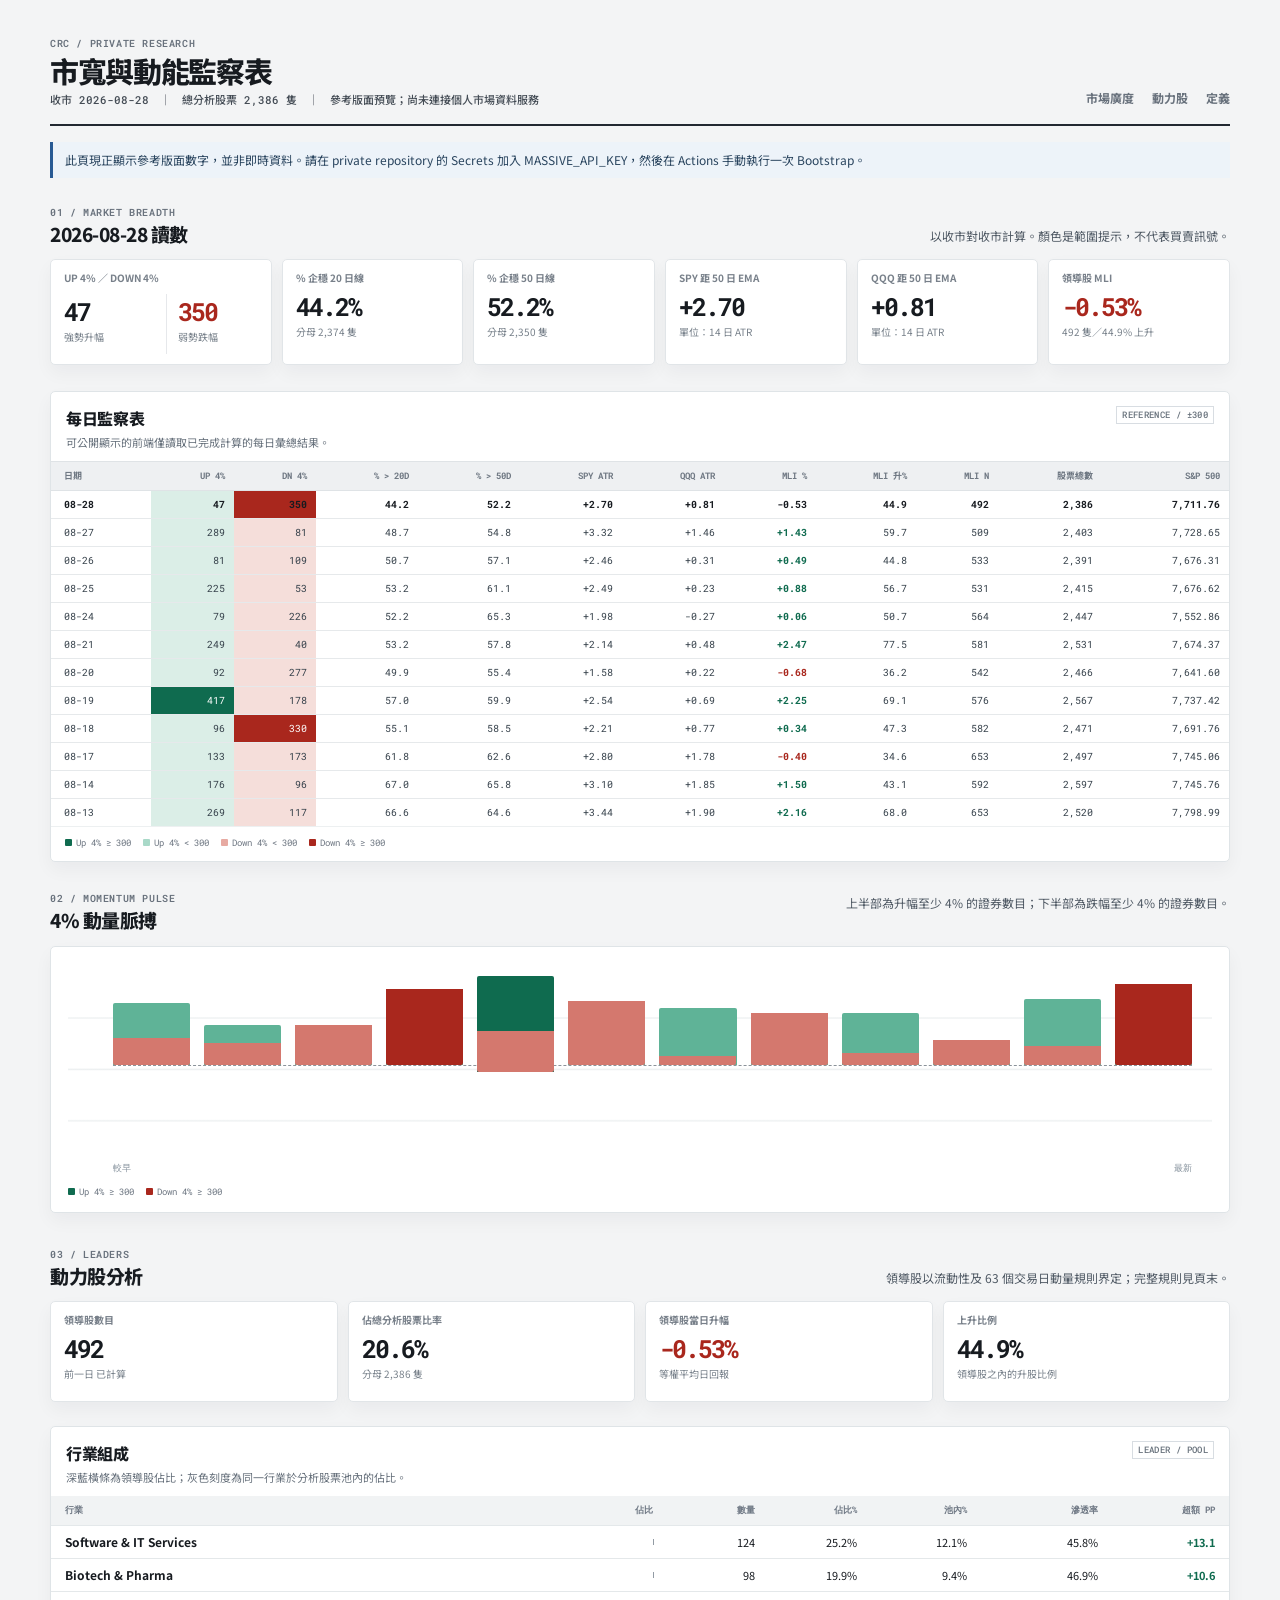
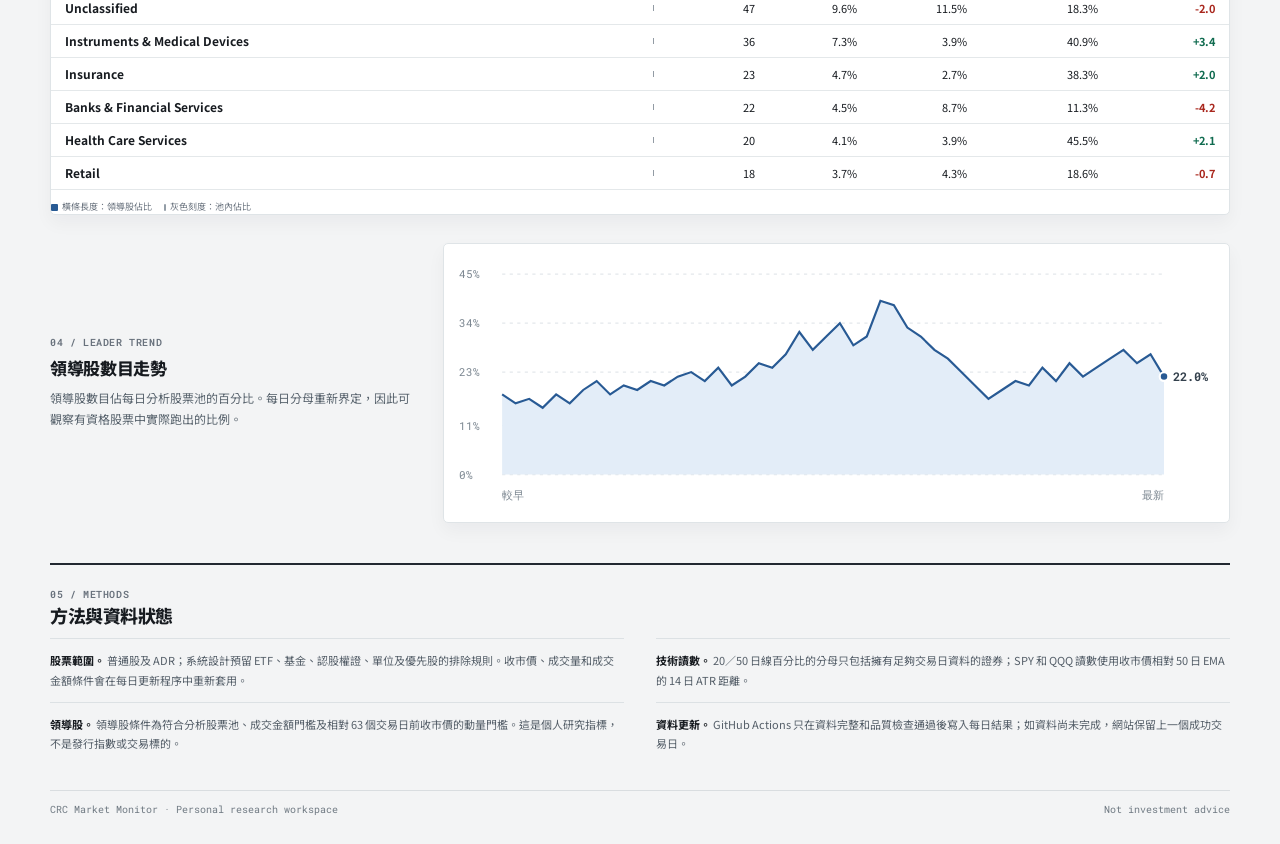
==== site/index.html @ fa88290a "Initial CRC Market Monitor" ====
<!doctype html>
<!--
  CRC Market Monitor visual reference: user-authorized market-monitor screenshots.
  Fidelity rules: cold-gray canvas, compact Traditional Chinese data editorial layout,
  black hairline dividers, green/red breadth scale, navy industry comparison bars.
-->
<html lang="zh-Hant">
  <head>
    <meta charset="UTF-8" />
    <meta name="viewport" content="width=device-width, initial-scale=1.0" />
    <meta name="robots" content="noindex, nofollow" />
    <title>CRC Market Monitor</title>
    <link rel="preconnect" href="https://fonts.googleapis.com" />
    <link rel="preconnect" href="https://fonts.gstatic.com" crossorigin />
    <link href="https://fonts.googleapis.com/css2?family=Noto+Sans+TC:wght@400;500;600;700;800&family=Roboto+Mono:wght@400;500;600;700&display=swap" rel="stylesheet" />
    <link rel="stylesheet" href="styles.css" />
  </head>
  <body>
    <main class="shell">
      <header class="masthead">
        <div class="brand-block">
          <p class="eyebrow">CRC / PRIVATE RESEARCH</p>
          <h1>市寬與動能監察表</h1>
          <p id="header-meta" class="meta-line">正在載入市場資料狀態</p>
        </div>
        <nav aria-label="頁面導覽">
          <a href="#breadth">市場廣度</a>
          <a href="#leaders">動力股</a>
          <a href="#methods">定義</a>
        </nav>
      </header>

      <section id="data-status" class="data-status" aria-live="polite"></section>

      <section id="breadth" class="section-block">
        <div class="section-heading">
          <div>
            <p class="section-index">01 / MARKET BREADTH</p>
            <h2><span id="breadth-date">—</span> 讀數</h2>
          </div>
          <p class="section-note">以收市對收市計算。顏色是範圍提示，不代表買賣訊號。</p>
        </div>

        <div id="kpis" class="kpi-grid"></div>

        <article class="panel ledger-panel">
          <div class="panel-header">
            <div>
              <h3>每日監察表</h3>
              <p>可公開顯示的前端僅讀取已完成計算的每日彙總結果。</p>
            </div>
            <span class="reference-tag">REFERENCE / ±300</span>
          </div>
          <div class="table-wrap">
            <table>
              <thead>
                <tr>
                  <th>日期</th><th>UP 4%</th><th>DN 4%</th><th>% &gt; 20D</th><th>% &gt; 50D</th><th>SPY ATR</th><th>QQQ ATR</th><th>MLI %</th><th>MLI 升%</th><th>MLI N</th><th>股票總數</th><th>S&amp;P 500</th>
                </tr>
              </thead>
              <tbody id="history-body"></tbody>
            </table>
          </div>
          <div class="legend breadth-legend" aria-label="市場廣度色彩說明">
            <span><i class="swatch up-strong"></i>Up 4% ≥ 300</span>
            <span><i class="swatch up-soft"></i>Up 4% &lt; 300</span>
            <span><i class="swatch down-soft"></i>Down 4% &lt; 300</span>
            <span><i class="swatch down-strong"></i>Down 4% ≥ 300</span>
          </div>
        </article>
      </section>

      <section class="section-block pulse-block">
        <div class="section-heading compact">
          <div>
            <p class="section-index">02 / MOMENTUM PULSE</p>
            <h2>4% 動量脈搏</h2>
          </div>
          <p class="section-note">上半部為升幅至少 4% 的證券數目；下半部為跌幅至少 4% 的證券數目。</p>
        </div>
        <article class="panel chart-panel">
          <div id="pulse-chart" class="pulse-chart" aria-label="4% 動量脈搏柱狀圖"></div>
          <div class="chart-axis"><span>較早</span><span>最新</span></div>
          <div class="legend"><span><i class="swatch up-strong"></i>Up 4% ≥ 300</span><span><i class="swatch down-strong"></i>Down 4% ≥ 300</span></div>
        </article>
      </section>

      <section id="leaders" class="section-block leaders-block">
        <div class="section-heading">
          <div>
            <p class="section-index">03 / LEADERS</p>
            <h2>動力股分析</h2>
          </div>
          <p class="section-note">領導股以流動性及 63 個交易日動量規則界定；完整規則見頁末。</p>
        </div>

        <div id="leader-kpis" class="leader-kpi-grid"></div>

        <article class="panel industry-panel">
          <div class="panel-header">
            <div>
              <h3>行業組成</h3>
              <p>深藍橫條為領導股佔比；灰色刻度為同一行業於分析股票池內的佔比。</p>
            </div>
            <span class="reference-tag">LEADER / POOL</span>
          </div>
          <div class="industry-table" role="table" aria-label="領導股行業組成">
            <div class="industry-row industry-head" role="row"><span>行業</span><span>佔比</span><span>數量</span><span>佔比%</span><span>池內%</span><span>滲透率</span><span>超額 PP</span></div>
            <div id="industry-body"></div>
          </div>
          <div class="legend"><span><i class="swatch navy"></i>橫條長度：領導股佔比</span><span><i class="swatch tick"></i>灰色刻度：池內佔比</span></div>
        </article>

        <div class="trend-layout">
          <div class="trend-copy">
            <p class="section-index">04 / LEADER TREND</p>
            <h3>領導股數目走勢</h3>
            <p>領導股數目佔每日分析股票池的百分比。每日分母重新界定，因此可觀察有資格股票中實際跑出的比例。</p>
          </div>
          <article class="panel trend-panel"><svg id="leader-trend" viewBox="0 0 700 230" role="img" aria-label="領導股數目比例趨勢圖"></svg></article>
        </div>
      </section>

      <section id="methods" class="methods-section">
        <div class="methods-title"><p class="section-index">05 / METHODS</p><h2>方法與資料狀態</h2></div>
        <div class="methods-grid">
          <p><strong>股票範圍。</strong> 普通股及 ADR；系統設計預留 ETF、基金、認股權證、單位及優先股的排除規則。收市價、成交量和成交金額條件會在每日更新程序中重新套用。</p>
          <p><strong>技術讀數。</strong> 20／50 日線百分比的分母只包括擁有足夠交易日資料的證券；SPY 和 QQQ 讀數使用收市價相對 50 日 EMA 的 14 日 ATR 距離。</p>
          <p><strong>領導股。</strong> 領導股條件為符合分析股票池、成交金額門檻及相對 63 個交易日前收市價的動量門檻。這是個人研究指標，不是發行指數或交易標的。</p>
          <p><strong>資料更新。</strong> GitHub Actions 只在資料完整和品質檢查通過後寫入每日結果；如資料尚未完成，網站保留上一個成功交易日。</p>
        </div>
      </section>

      <footer><span>CRC Market Monitor · Personal research workspace</span><span>Not investment advice</span></footer>
    </main>
    <script src="app.js"></script>
  </body>
</html>
---- site/styles.css ----
/*
  CRC Market Monitor visual reference: user-authorized market-monitor screenshots.
  Fidelity rules: cold-gray ground, near-black editorial text, hairline rules,
  dense data ledger, restrained forest/brick heat scale, navy comparison bars.
*/
:root { --canvas:#f3f4f5; --paper:#fff; --ink:#171b20; --muted:#68717c; --line:#dfe3e6; --line-dark:#222831; --green:#0f6b4f; --green-soft:#dbeee7; --red:#a9271d; --red-soft:#f5deda; --navy:#285a94; --navy-soft:#e9f0f8; --shadow:0 8px 18px rgba(18,31,45,.045); }
* { box-sizing:border-box; }
html { scroll-behavior:smooth; }
body { margin:0; background:var(--canvas); color:var(--ink); font-family:"Noto Sans TC", Arial, sans-serif; font-size:14px; line-height:1.5; }
.shell { width:min(1180px, calc(100% - 40px)); margin:0 auto; padding:38px 0 28px; }
.masthead { display:flex; align-items:flex-end; justify-content:space-between; gap:24px; border-bottom:2px solid var(--line-dark); padding-bottom:15px; }
.eyebrow,.section-index { margin:0 0 4px; color:var(--muted); font:600 10px/1.2 "Roboto Mono", monospace; letter-spacing:.06em; }
h1,h2,h3,p { margin-top:0; }
h1 { margin-bottom:5px; font-size:29px; line-height:1.14; font-weight:800; letter-spacing:-.045em; }
h2 { margin:0; font-size:19px; line-height:1.2; font-weight:800; letter-spacing:-.025em; }
h3 { margin:0; font-size:16px; font-weight:800; letter-spacing:-.02em; }
.meta-line { margin:0; color:#444c55; font:500 11px/1.5 "Roboto Mono", "Noto Sans TC", monospace; }
nav { display:flex; gap:18px; padding-bottom:2px; }
nav a { color:var(--muted); font-size:12px; font-weight:700; text-decoration:none; transition:color .16s ease; }
nav a:hover,nav a:focus-visible { color:var(--ink); text-decoration:underline; text-underline-offset:4px; }
.data-status { display:none; margin:16px 0 0; border-left:3px solid var(--navy); background:#edf3f9; padding:9px 12px; color:#29445e; font-size:12px; }
.data-status.visible { display:block; }
.section-block { padding-top:29px; }
.section-heading { display:flex; justify-content:space-between; align-items:flex-end; gap:24px; margin-bottom:14px; }
.section-heading.compact { align-items:start; }
.section-note { max-width:660px; margin:0; color:#4f5964; font-size:12px; line-height:1.65; }
.kpi-grid { display:grid; grid-template-columns:1.22fr repeat(5,1fr); gap:10px; }
.leader-kpi-grid { display:grid; grid-template-columns:repeat(4,1fr); gap:10px; }
.kpi,.leader-kpi { min-height:92px; background:var(--paper); border:1px solid #e1e5e8; border-radius:5px; padding:12px 13px 10px; box-shadow:var(--shadow); }
.metric-label { color:#78808a; font-size:10px; font-weight:700; line-height:1.2; }
.metric-value { margin-top:5px; font:700 25px/1 "Roboto Mono", monospace; letter-spacing:-.08em; white-space:nowrap; }
.metric-detail { margin-top:7px; color:#77808a; font-size:10px; line-height:1.25; }
.dual-metric { display:grid; grid-template-columns:1fr 1fr; gap:11px; }
.dual-metric > div + div { border-left:1px solid #e6e8eb; padding-left:11px; }
.metric-value.up { color:var(--green); }.metric-value.down { color:var(--red); }.metric-value.navy { color:var(--navy); }
.panel { background:var(--paper); border:1px solid #dfe4e7; border-radius:5px; box-shadow:var(--shadow); }
.ledger-panel,.industry-panel { overflow:hidden; }
.ledger-panel { margin-top:26px; }
.panel-header { display:flex; align-items:flex-start; justify-content:space-between; gap:14px; padding:14px 15px 11px; }
.panel-header p { margin:4px 0 0; color:#66707b; font-size:11px; }
.reference-tag { flex:none; border:1px solid #d8dde2; color:#68727c; padding:3px 5px; font:500 9px/1.1 "Roboto Mono", monospace; letter-spacing:.04em; }
.table-wrap { overflow-x:auto; border-top:1px solid var(--line); }
table { min-width:990px; width:100%; border-collapse:collapse; font-family:"Roboto Mono", "Noto Sans TC", monospace; font-size:10px; }
th { padding:7px 9px; color:#6f7883; background:#eef0f2; border-bottom:1px solid var(--line); font-size:9px; font-weight:700; text-align:right; white-space:nowrap; }
th:first-child,td:first-child { padding-left:13px; text-align:left; }
td { padding:6px 9px; border-bottom:1px solid #e6e9eb; text-align:right; white-space:nowrap; color:#35404a; }
tr:last-child td { border-bottom:0; }
tbody tr:first-child td { font-weight:700; color:var(--ink); }
td.heat-up-strong { color:white; background:var(--green); } td.heat-up-soft { background:var(--green-soft); } td.heat-down-strong { color:white; background:var(--red); } td.heat-down-soft { background:var(--red-soft); }
td.value-up { color:var(--green); font-weight:700; } td.value-down { color:var(--red); font-weight:700; }
.legend { display:flex; flex-wrap:wrap; gap:12px; align-items:center; padding:10px 0 0; color:#6c7580; font-size:9px; font-family:"Roboto Mono", "Noto Sans TC", monospace; }
.breadth-legend { padding:9px 14px 12px; border-top:1px solid #edf0f1; }
.legend span { display:inline-flex; gap:4px; align-items:center; }
.swatch { width:7px; height:7px; display:inline-block; border-radius:1px; }.up-strong{background:var(--green)}.up-soft{background:#a9d9c8}.down-strong{background:var(--red)}.down-soft{background:#e7aaa2}.navy{background:var(--navy)}.tick{width:2px;background:#939da7}
.pulse-block { padding-top:31px; }.chart-panel { padding:21px 17px 13px; }
.pulse-chart { position:relative; display:flex; align-items:stretch; height:194px; gap:clamp(4px,1.6vw,14px); padding:8px 20px 8px 45px; background:repeating-linear-gradient(to bottom,transparent 0,transparent 25%,#edf0f1 25.8%,transparent 26.5%); }
.pulse-chart::before { position:absolute; content:""; left:45px; right:20px; top:50%; border-top:1px dashed #8b939a; }
.pulse-item { flex:1; min-width:9px; position:relative; display:grid; grid-template-rows:1fr 1fr; }
.pulse-up,.pulse-down { align-self:end; border-radius:2px 2px 0 0; min-height:2px; transition:filter .16s ease; }
.pulse-down { align-self:start; transform:scaleY(-1); transform-origin:center top; }
.pulse-item:hover .pulse-up,.pulse-item:hover .pulse-down { filter:brightness(.84); }
.pulse-item[data-tooltip]::after { pointer-events:none; position:absolute; z-index:2; left:50%; top:50%; transform:translate(-50%,-50%); display:none; width:max-content; max-width:150px; padding:4px 6px; background:#18212b; color:white; font:500 9px/1.3 "Roboto Mono",monospace; content:attr(data-tooltip); }.pulse-item:hover::after{display:block}
.chart-axis { display:flex; justify-content:space-between; padding:0 20px 0 45px; color:#84909b; font:9px "Roboto Mono",monospace; }
.leaders-block { padding-top:36px; }.industry-panel { margin-top:24px; }
.industry-table { min-width:850px; font-family:"Noto Sans TC",sans-serif; }.industry-panel { overflow-x:auto; }.industry-head,.industry-row { display:grid; grid-template-columns:2.15fr 1.3fr .55fr .55fr .6fr .72fr .64fr; align-items:center; column-gap:10px; padding:7px 14px; border-bottom:1px solid #e4e8ea; font-size:11px; }.industry-head{padding-top:8px;padding-bottom:8px;color:#707985;background:#f1f3f4;font:700 9px "Roboto Mono",monospace}.industry-row>span:not(:first-child){text-align:right}.industry-row strong{font-size:12px}.share-track{position:relative;height:9px;background:#edf0f2;border-radius:1px;overflow:visible}.share-fill{height:100%;background:var(--navy);border-radius:1px}.share-tick{position:absolute;top:-3px;bottom:-3px;width:1px;background:#929ba4}.positive{color:var(--green);font-weight:700}.negative{color:var(--red);font-weight:700}
.trend-layout { display:grid; grid-template-columns:.72fr 1.55fr; gap:28px; align-items:center; margin-top:28px; }.trend-copy h3{margin:6px 0 8px;font-size:17px}.trend-copy p:last-child{margin:0;color:#59646e;font-size:12px;line-height:1.7}.trend-panel{padding:15px}.trend-panel svg{display:block;width:100%;height:auto}.gridline{stroke:#e4e8eb;stroke-dasharray:3 4}.area{fill:#e3edf8}.trendline{fill:none;stroke:var(--navy);stroke-width:2}.last-dot{fill:var(--navy);stroke:white;stroke-width:2}.svg-label{fill:#7b8690;font:10px "Roboto Mono",monospace}.svg-value{fill:#34414d;font:700 11px "Roboto Mono",monospace}
.methods-section { margin-top:40px; padding:24px 0 0; border-top:2px solid var(--line-dark); }.methods-title h2 { font-size:18px; }.methods-grid { display:grid; grid-template-columns:repeat(2,1fr); gap:0 32px; margin-top:12px; }.methods-grid p { margin:0; padding:12px 0; border-top:1px solid #dce1e4; color:#555f69; font-size:11px; line-height:1.75; }.methods-grid strong { color:var(--ink); } footer{display:flex;justify-content:space-between;gap:18px;margin-top:25px;padding-top:12px;border-top:1px solid #d9dde0;color:#6f7982;font:10px "Roboto Mono",monospace}
@media (prefers-reduced-motion:no-preference){.panel,.kpi,.leader-kpi{animation:enter .26s cubic-bezier(.23,1,.32,1) both}.kpi:nth-child(2),.leader-kpi:nth-child(2){animation-delay:.04s}.kpi:nth-child(3),.leader-kpi:nth-child(3){animation-delay:.08s}.kpi:nth-child(4),.leader-kpi:nth-child(4){animation-delay:.12s}@keyframes enter{from{opacity:0;transform:translateY(8px)}to{opacity:1;transform:translateY(0)}}}
@media (max-width:900px){.shell{width:min(100% - 28px,1180px);padding-top:24px}.kpi-grid{grid-template-columns:repeat(3,1fr)}.kpi:first-child{grid-column:span 1}.leader-kpi-grid{grid-template-columns:repeat(2,1fr)}.trend-layout{grid-template-columns:1fr;gap:15px}.section-heading{align-items:start;flex-direction:column;gap:7px}.section-note{max-width:none}.masthead{align-items:start;flex-direction:column;gap:12px}nav{padding-bottom:0}}
@media (max-width:560px){body{font-size:13px}.shell{width:min(100% - 22px,1180px)}h1{font-size:25px}.kpi-grid{grid-template-columns:repeat(2,1fr);gap:7px}.kpi:first-child{grid-column:span 2}.kpi,.leader-kpi{min-height:83px;padding:10px}.metric-value{font-size:21px}.leader-kpi-grid{gap:7px}.methods-grid{grid-template-columns:1fr}.panel-header{padding:12px}.pulse-chart{height:165px;padding-left:26px;padding-right:9px}.pulse-chart::before{left:26px;right:9px}.chart-axis{padding-left:26px;padding-right:9px}.pulse-item{min-width:5px}.section-block{padding-top:24px}footer{font-size:9px;flex-direction:column;gap:4px}}
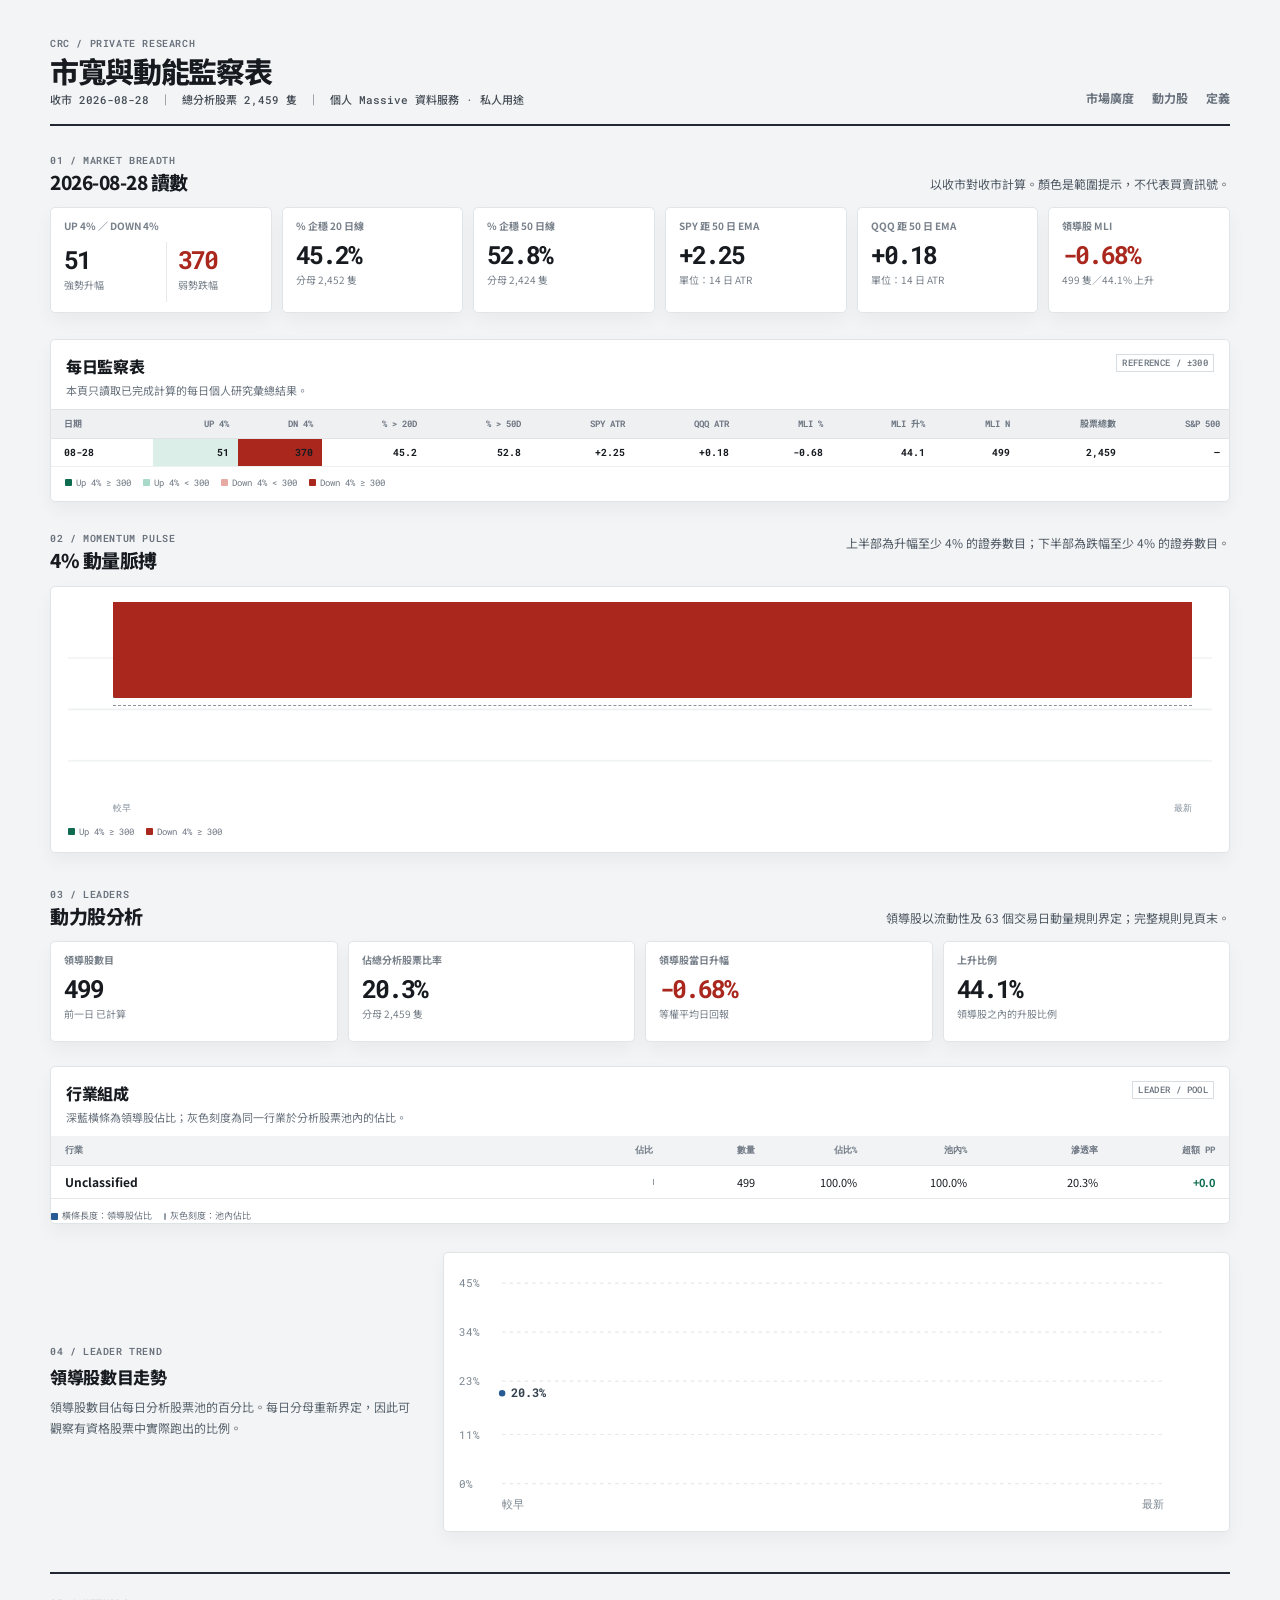
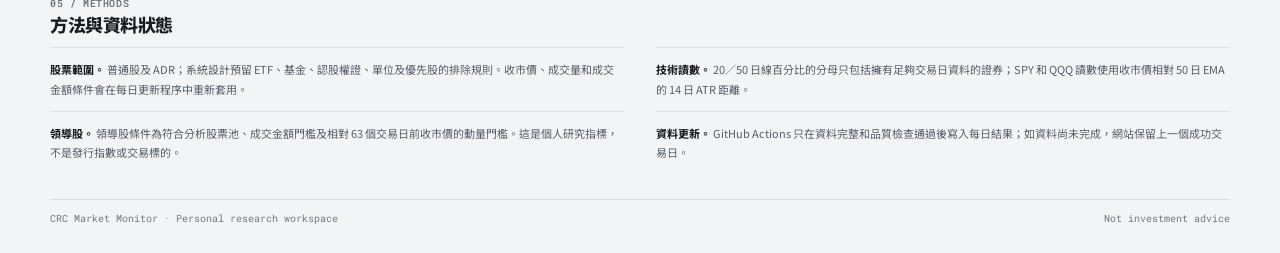
==== commit 1c9fc5a7: "docs: record first verified Massive market update" ====
--- a/site/index.html
+++ b/site/index.html
@@ -47,7 +47,7 @@
           <div class="panel-header">
             <div>
               <h3>每日監察表</h3>
-              <p>可公開顯示的前端僅讀取已完成計算的每日彙總結果。</p>
+              <p>本頁只讀取已完成計算的每日個人研究彙總結果。</p>
             </div>
             <span class="reference-tag">REFERENCE / ±300</span>
           </div>
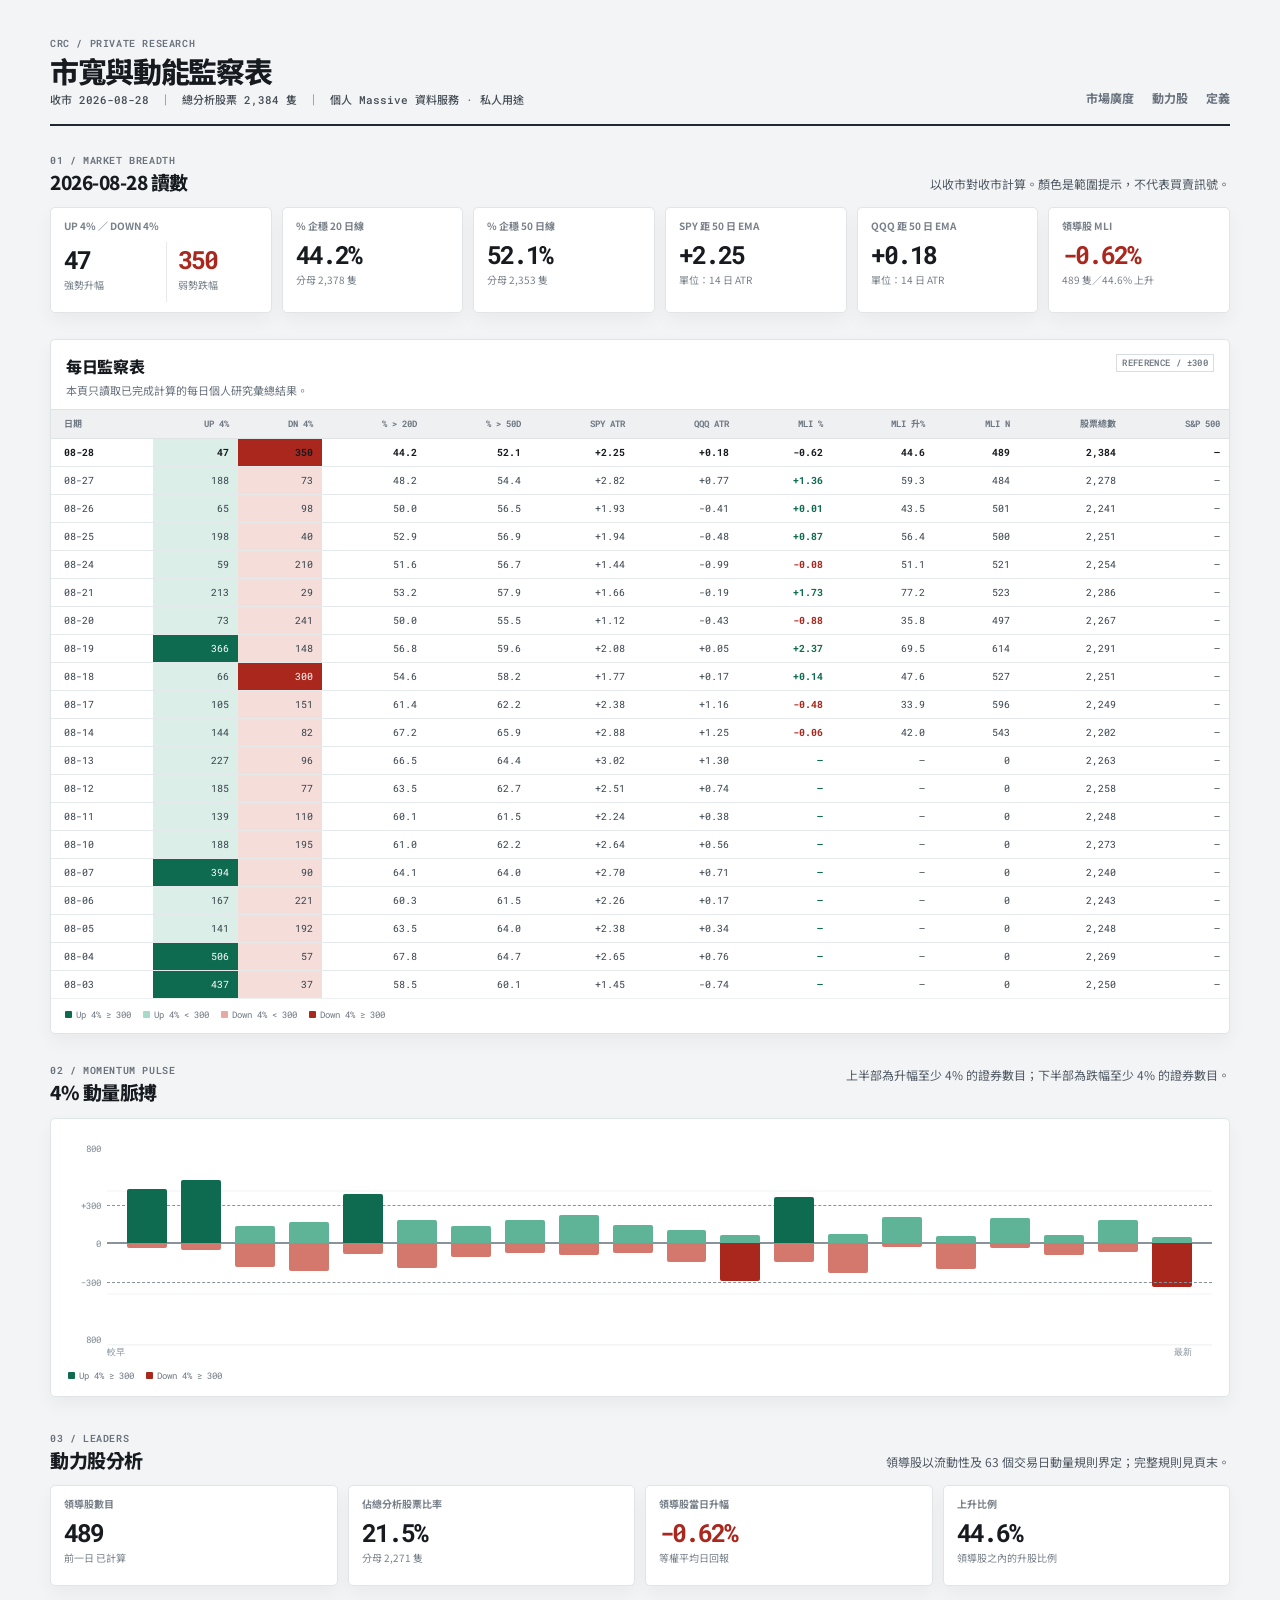
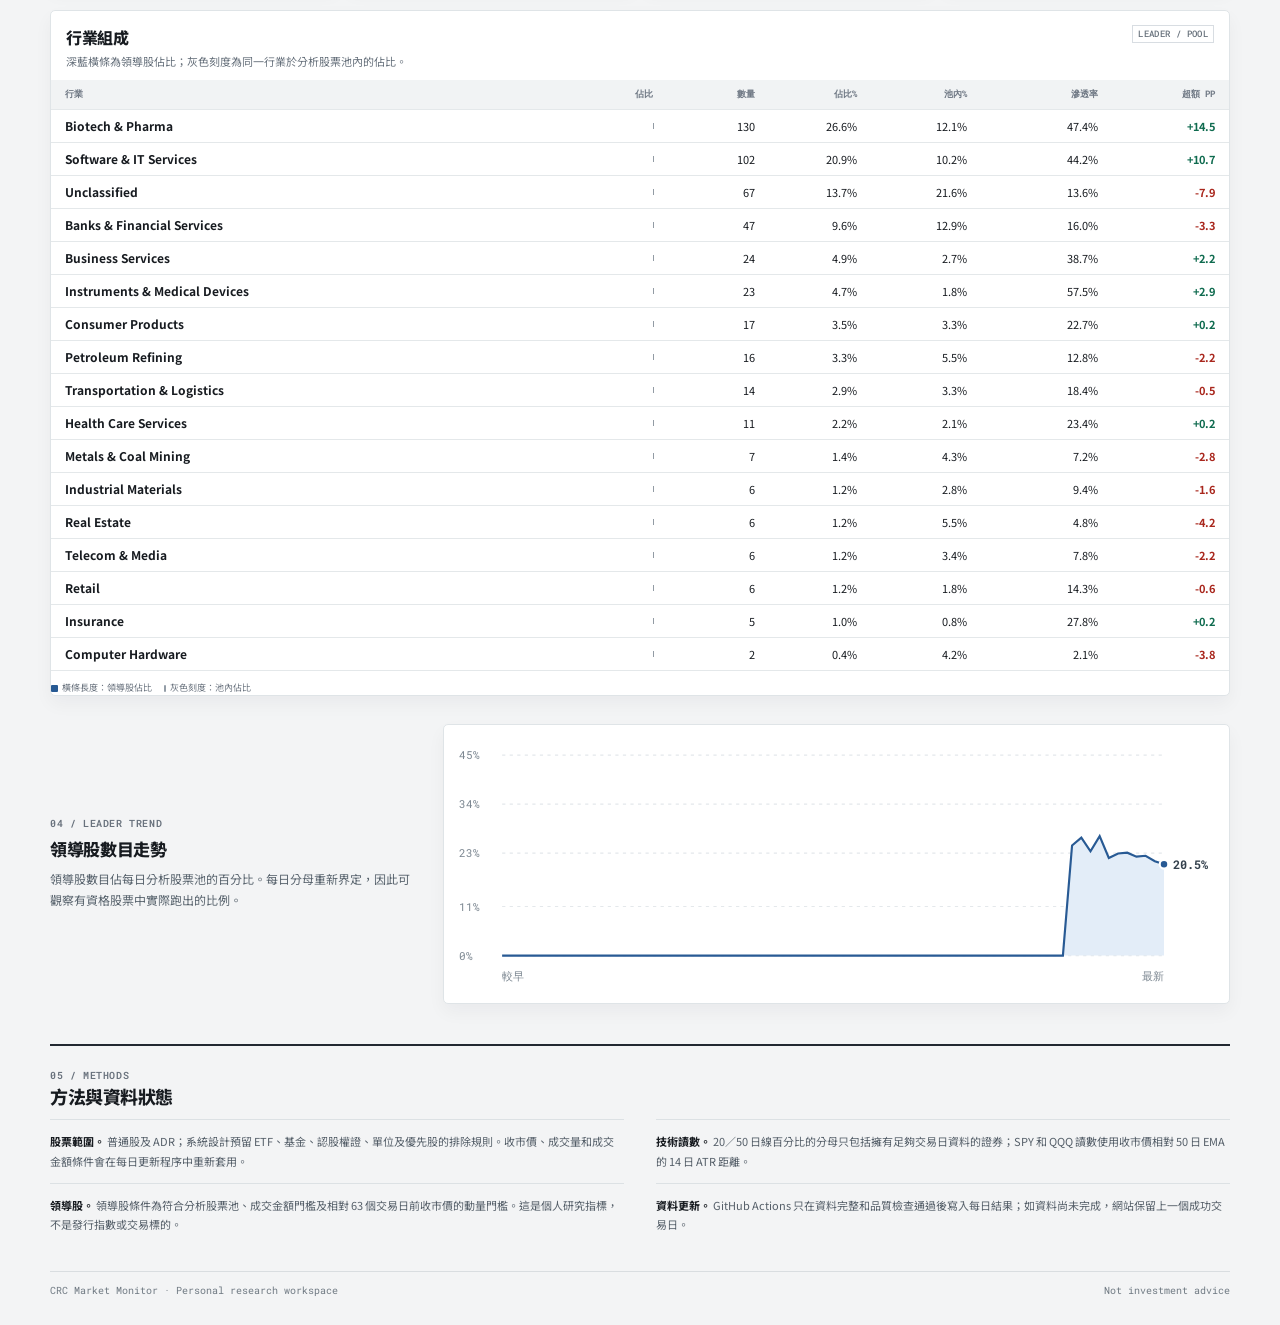
==== commit 22781f9c: "fix: align stock scope, pulse axis and industry analysis" ====
--- a/site/index.html
+++ b/site/index.html
@@ -79,7 +79,10 @@
           <p class="section-note">上半部為升幅至少 4% 的證券數目；下半部為跌幅至少 4% 的證券數目。</p>
         </div>
         <article class="panel chart-panel">
-          <div id="pulse-chart" class="pulse-chart" aria-label="4% 動量脈搏柱狀圖"></div>
+          <div class="pulse-frame">
+            <div class="pulse-y-axis" aria-hidden="true"><span class="axis-top">800</span><span class="axis-plus">+300</span><span class="axis-zero">0</span><span class="axis-minus">−300</span><span class="axis-bottom">800</span></div>
+            <div id="pulse-chart" class="pulse-chart" aria-label="4% 動量脈搏柱狀圖；綠色柱位於零線上，紅色柱位於零線下"></div>
+          </div>
           <div class="chart-axis"><span>較早</span><span>最新</span></div>
           <div class="legend"><span><i class="swatch up-strong"></i>Up 4% ≥ 300</span><span><i class="swatch down-strong"></i>Down 4% ≥ 300</span></div>
         </article>
--- a/site/styles.css
+++ b/site/styles.css
@@ -53,18 +53,21 @@
 .legend span { display:inline-flex; gap:4px; align-items:center; }
 .swatch { width:7px; height:7px; display:inline-block; border-radius:1px; }.up-strong{background:var(--green)}.up-soft{background:#a9d9c8}.down-strong{background:var(--red)}.down-soft{background:#e7aaa2}.navy{background:var(--navy)}.tick{width:2px;background:#939da7}
 .pulse-block { padding-top:31px; }.chart-panel { padding:21px 17px 13px; }
-.pulse-chart { position:relative; display:flex; align-items:stretch; height:194px; gap:clamp(4px,1.6vw,14px); padding:8px 20px 8px 45px; background:repeating-linear-gradient(to bottom,transparent 0,transparent 25%,#edf0f1 25.8%,transparent 26.5%); }
-.pulse-chart::before { position:absolute; content:""; left:45px; right:20px; top:50%; border-top:1px dashed #8b939a; }
+.pulse-frame { position:relative; padding-left:39px; }
+.pulse-y-axis { position:absolute; inset:0 auto 0 0; width:33px; color:#7b8690; font:9px/1 "Roboto Mono",monospace; }
+.pulse-y-axis span { position:absolute; right:0; transform:translateY(-50%); }.pulse-y-axis .axis-top{top:2%;transform:none}.pulse-y-axis .axis-plus{top:31.25%}.pulse-y-axis .axis-zero{top:50%}.pulse-y-axis .axis-minus{top:68.75%}.pulse-y-axis .axis-bottom{bottom:1%;transform:none}
+.pulse-chart { position:relative; display:flex; align-items:stretch; height:206px; gap:clamp(4px,1.6vw,14px); padding:7px 20px; background:linear-gradient(to bottom,transparent 0,transparent 24.4%,#edf0f1 24.7%,transparent 25.2%,transparent 49.4%,#8b939a 49.7%,#8b939a 50.3%,transparent 50.6%,transparent 74.4%,#edf0f1 74.7%,transparent 75.2%,transparent 99%,#edf0f1 99.4%,transparent 100%); }
+.pulse-chart::before,.pulse-chart::after { position:absolute; content:""; left:0; right:0; border-top:1px dashed #8b939a; }.pulse-chart::before{top:31.25%}.pulse-chart::after{top:68.75%}
 .pulse-item { flex:1; min-width:9px; position:relative; display:grid; grid-template-rows:1fr 1fr; }
-.pulse-up,.pulse-down { align-self:end; border-radius:2px 2px 0 0; min-height:2px; transition:filter .16s ease; }
-.pulse-down { align-self:start; transform:scaleY(-1); transform-origin:center top; }
+.pulse-up { align-self:end; border-radius:2px 2px 0 0; min-height:2px; transition:filter .16s ease; }
+.pulse-down { align-self:start; border-radius:0 0 2px 2px; min-height:2px; transition:filter .16s ease; }
 .pulse-item:hover .pulse-up,.pulse-item:hover .pulse-down { filter:brightness(.84); }
 .pulse-item[data-tooltip]::after { pointer-events:none; position:absolute; z-index:2; left:50%; top:50%; transform:translate(-50%,-50%); display:none; width:max-content; max-width:150px; padding:4px 6px; background:#18212b; color:white; font:500 9px/1.3 "Roboto Mono",monospace; content:attr(data-tooltip); }.pulse-item:hover::after{display:block}
-.chart-axis { display:flex; justify-content:space-between; padding:0 20px 0 45px; color:#84909b; font:9px "Roboto Mono",monospace; }
+.chart-axis { display:flex; justify-content:space-between; padding:0 20px 0 39px; color:#84909b; font:9px "Roboto Mono",monospace; }
 .leaders-block { padding-top:36px; }.industry-panel { margin-top:24px; }
 .industry-table { min-width:850px; font-family:"Noto Sans TC",sans-serif; }.industry-panel { overflow-x:auto; }.industry-head,.industry-row { display:grid; grid-template-columns:2.15fr 1.3fr .55fr .55fr .6fr .72fr .64fr; align-items:center; column-gap:10px; padding:7px 14px; border-bottom:1px solid #e4e8ea; font-size:11px; }.industry-head{padding-top:8px;padding-bottom:8px;color:#707985;background:#f1f3f4;font:700 9px "Roboto Mono",monospace}.industry-row>span:not(:first-child){text-align:right}.industry-row strong{font-size:12px}.share-track{position:relative;height:9px;background:#edf0f2;border-radius:1px;overflow:visible}.share-fill{height:100%;background:var(--navy);border-radius:1px}.share-tick{position:absolute;top:-3px;bottom:-3px;width:1px;background:#929ba4}.positive{color:var(--green);font-weight:700}.negative{color:var(--red);font-weight:700}
 .trend-layout { display:grid; grid-template-columns:.72fr 1.55fr; gap:28px; align-items:center; margin-top:28px; }.trend-copy h3{margin:6px 0 8px;font-size:17px}.trend-copy p:last-child{margin:0;color:#59646e;font-size:12px;line-height:1.7}.trend-panel{padding:15px}.trend-panel svg{display:block;width:100%;height:auto}.gridline{stroke:#e4e8eb;stroke-dasharray:3 4}.area{fill:#e3edf8}.trendline{fill:none;stroke:var(--navy);stroke-width:2}.last-dot{fill:var(--navy);stroke:white;stroke-width:2}.svg-label{fill:#7b8690;font:10px "Roboto Mono",monospace}.svg-value{fill:#34414d;font:700 11px "Roboto Mono",monospace}
 .methods-section { margin-top:40px; padding:24px 0 0; border-top:2px solid var(--line-dark); }.methods-title h2 { font-size:18px; }.methods-grid { display:grid; grid-template-columns:repeat(2,1fr); gap:0 32px; margin-top:12px; }.methods-grid p { margin:0; padding:12px 0; border-top:1px solid #dce1e4; color:#555f69; font-size:11px; line-height:1.75; }.methods-grid strong { color:var(--ink); } footer{display:flex;justify-content:space-between;gap:18px;margin-top:25px;padding-top:12px;border-top:1px solid #d9dde0;color:#6f7982;font:10px "Roboto Mono",monospace}
 @media (prefers-reduced-motion:no-preference){.panel,.kpi,.leader-kpi{animation:enter .26s cubic-bezier(.23,1,.32,1) both}.kpi:nth-child(2),.leader-kpi:nth-child(2){animation-delay:.04s}.kpi:nth-child(3),.leader-kpi:nth-child(3){animation-delay:.08s}.kpi:nth-child(4),.leader-kpi:nth-child(4){animation-delay:.12s}@keyframes enter{from{opacity:0;transform:translateY(8px)}to{opacity:1;transform:translateY(0)}}}
 @media (max-width:900px){.shell{width:min(100% - 28px,1180px);padding-top:24px}.kpi-grid{grid-template-columns:repeat(3,1fr)}.kpi:first-child{grid-column:span 1}.leader-kpi-grid{grid-template-columns:repeat(2,1fr)}.trend-layout{grid-template-columns:1fr;gap:15px}.section-heading{align-items:start;flex-direction:column;gap:7px}.section-note{max-width:none}.masthead{align-items:start;flex-direction:column;gap:12px}nav{padding-bottom:0}}
-@media (max-width:560px){body{font-size:13px}.shell{width:min(100% - 22px,1180px)}h1{font-size:25px}.kpi-grid{grid-template-columns:repeat(2,1fr);gap:7px}.kpi:first-child{grid-column:span 2}.kpi,.leader-kpi{min-height:83px;padding:10px}.metric-value{font-size:21px}.leader-kpi-grid{gap:7px}.methods-grid{grid-template-columns:1fr}.panel-header{padding:12px}.pulse-chart{height:165px;padding-left:26px;padding-right:9px}.pulse-chart::before{left:26px;right:9px}.chart-axis{padding-left:26px;padding-right:9px}.pulse-item{min-width:5px}.section-block{padding-top:24px}footer{font-size:9px;flex-direction:column;gap:4px}}
+@media (max-width:560px){body{font-size:13px}.shell{width:min(100% - 22px,1180px)}h1{font-size:25px}.kpi-grid{grid-template-columns:repeat(2,1fr);gap:7px}.kpi:first-child{grid-column:span 2}.kpi,.leader-kpi{min-height:83px;padding:10px}.metric-value{font-size:21px}.leader-kpi-grid{gap:7px}.methods-grid{grid-template-columns:1fr}.panel-header{padding:12px}.pulse-frame{padding-left:30px}.pulse-y-axis{width:26px;font-size:8px}.pulse-chart{height:172px;padding-left:8px;padding-right:8px}.chart-axis{padding-left:30px;padding-right:9px}.pulse-item{min-width:5px}.section-block{padding-top:24px}footer{font-size:9px;flex-direction:column;gap:4px}}
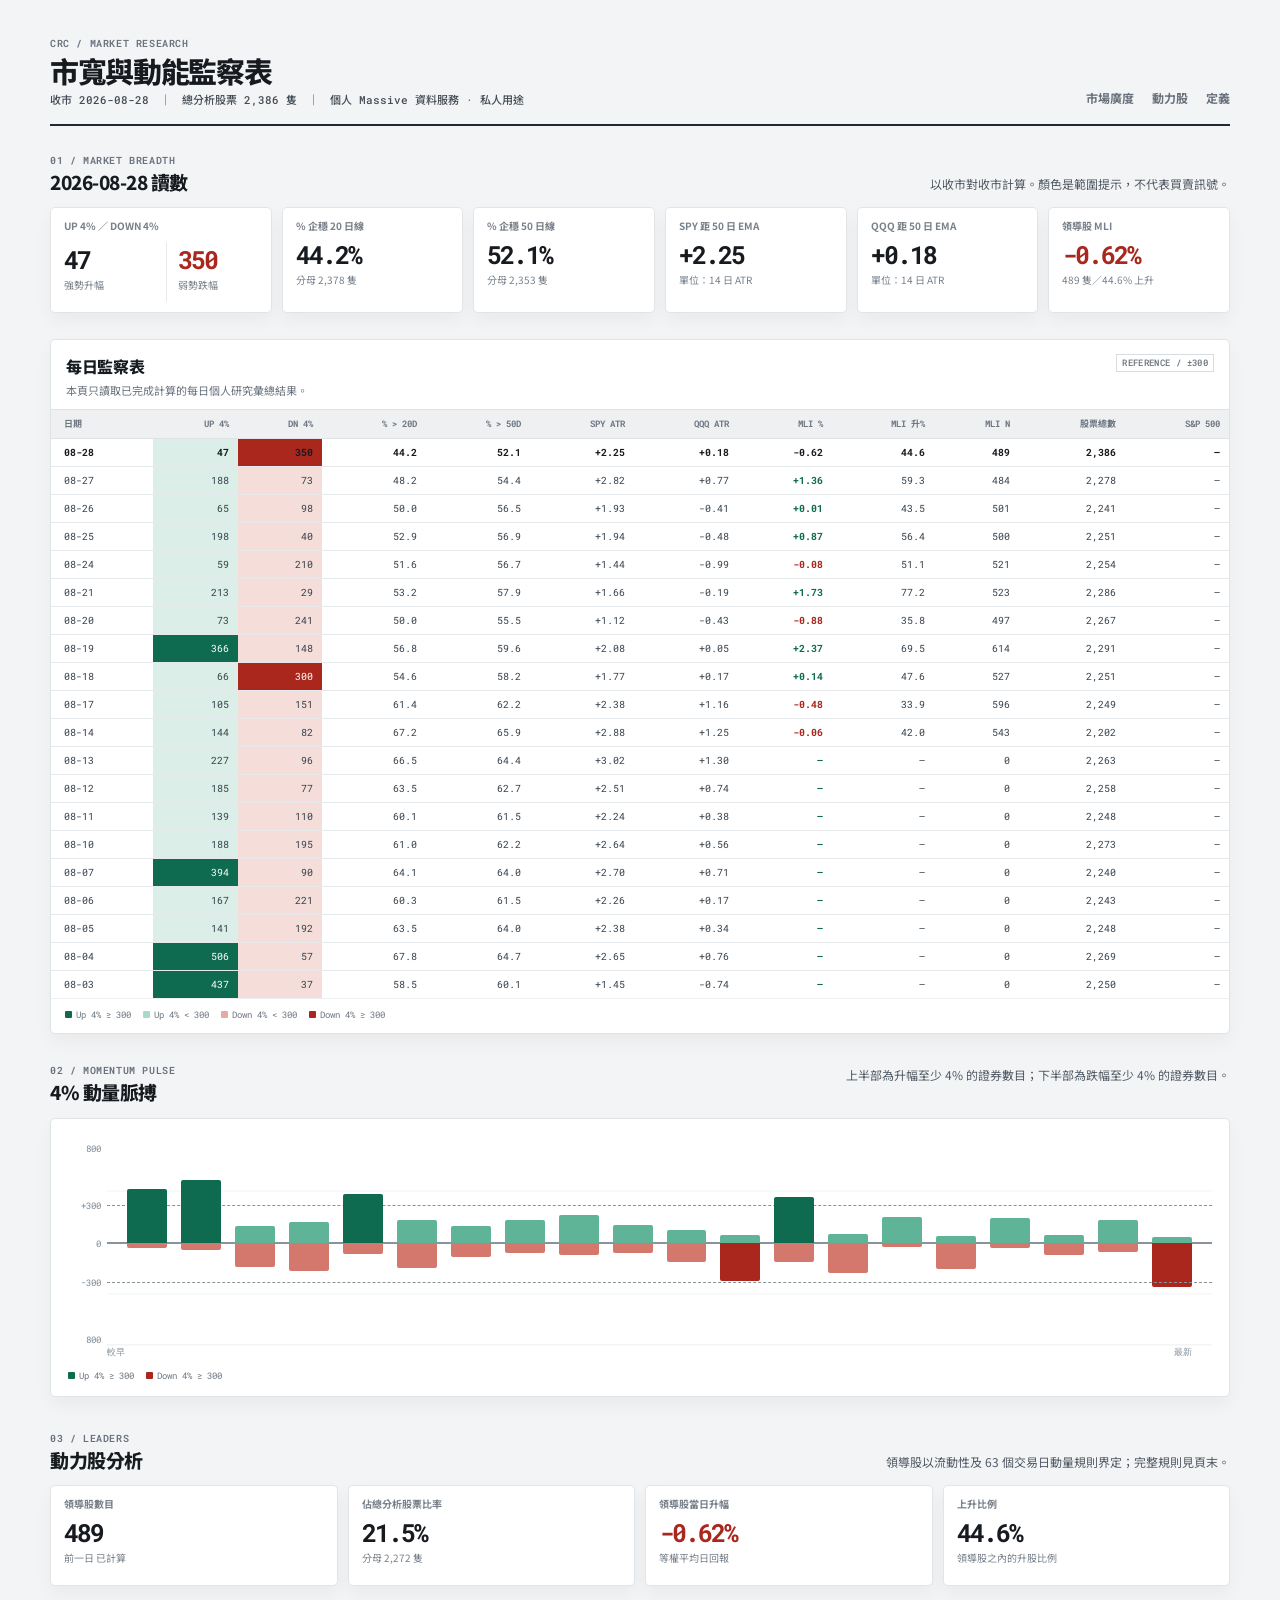
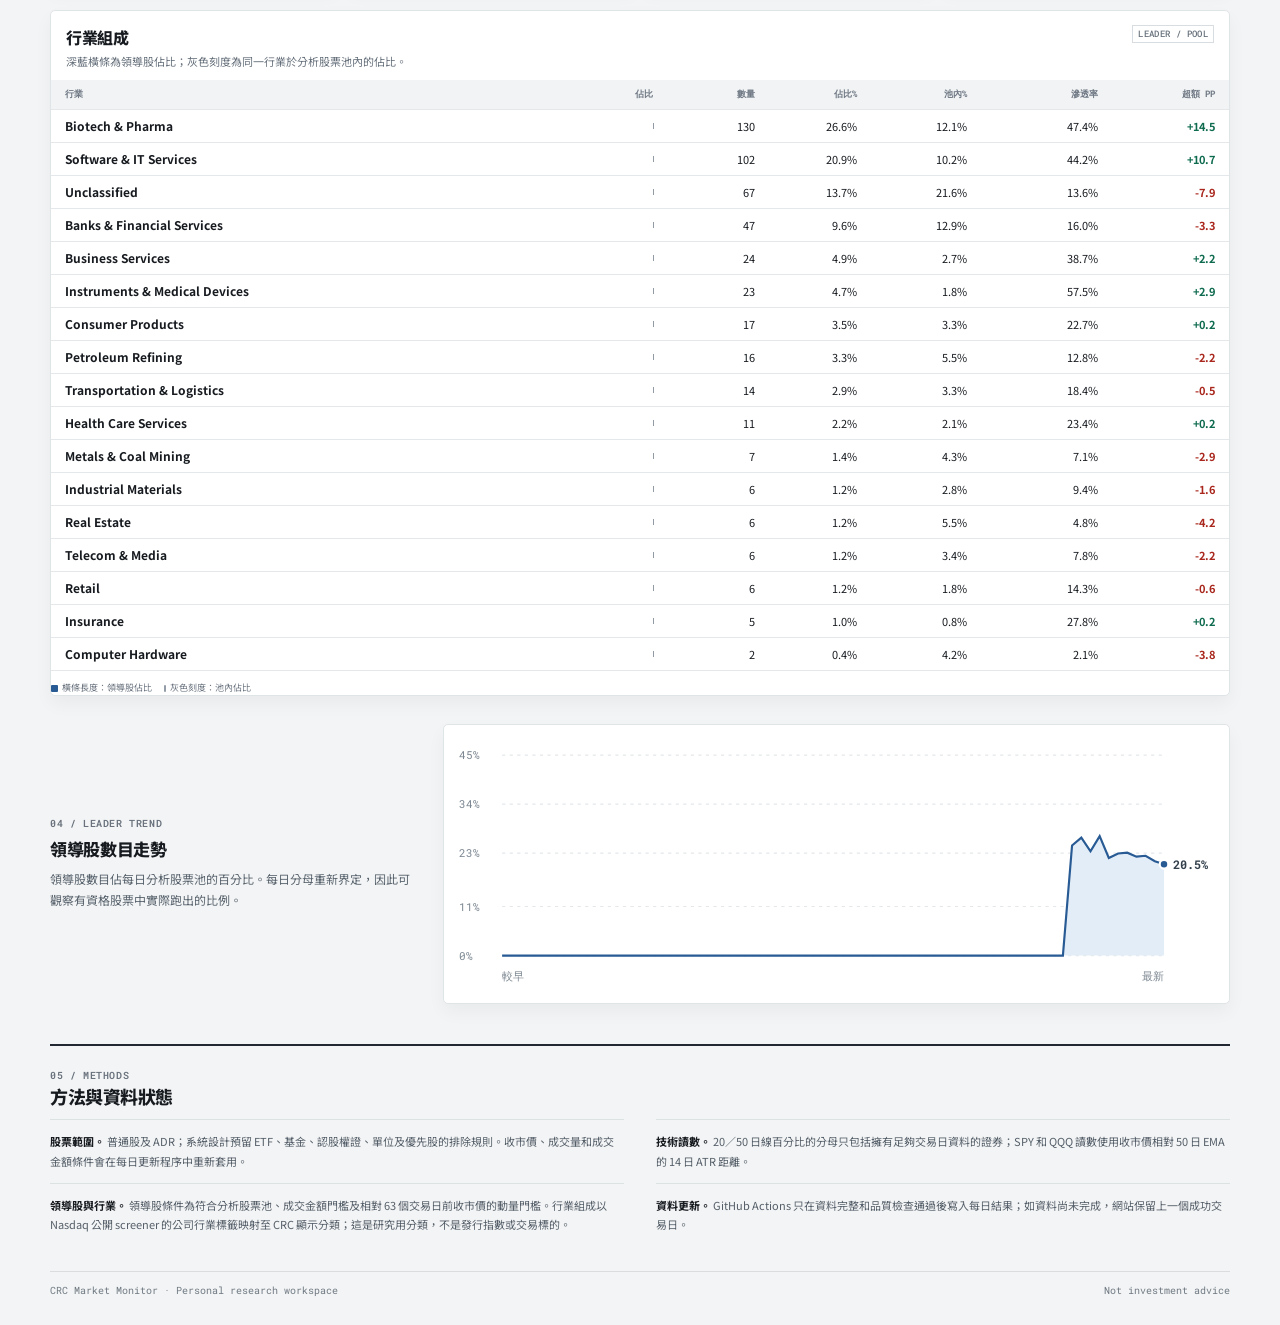
==== commit 94ae00ce: "fix: publish corrected market methodology" ====
--- a/site/index.html
+++ b/site/index.html
@@ -19,7 +19,7 @@
     <main class="shell">
       <header class="masthead">
         <div class="brand-block">
-          <p class="eyebrow">CRC / PRIVATE RESEARCH</p>
+          <p class="eyebrow">CRC / MARKET RESEARCH</p>
           <h1>市寬與動能監察表</h1>
           <p id="header-meta" class="meta-line">正在載入市場資料狀態</p>
         </div>
@@ -129,7 +129,7 @@
         <div class="methods-grid">
           <p><strong>股票範圍。</strong> 普通股及 ADR；系統設計預留 ETF、基金、認股權證、單位及優先股的排除規則。收市價、成交量和成交金額條件會在每日更新程序中重新套用。</p>
           <p><strong>技術讀數。</strong> 20／50 日線百分比的分母只包括擁有足夠交易日資料的證券；SPY 和 QQQ 讀數使用收市價相對 50 日 EMA 的 14 日 ATR 距離。</p>
-          <p><strong>領導股。</strong> 領導股條件為符合分析股票池、成交金額門檻及相對 63 個交易日前收市價的動量門檻。這是個人研究指標，不是發行指數或交易標的。</p>
+          <p><strong>領導股與行業。</strong> 領導股條件為符合分析股票池、成交金額門檻及相對 63 個交易日前收市價的動量門檻。行業組成以 Nasdaq 公開 screener 的公司行業標籤映射至 CRC 顯示分類；這是研究用分類，不是發行指數或交易標的。</p>
           <p><strong>資料更新。</strong> GitHub Actions 只在資料完整和品質檢查通過後寫入每日結果；如資料尚未完成，網站保留上一個成功交易日。</p>
         </div>
       </section>
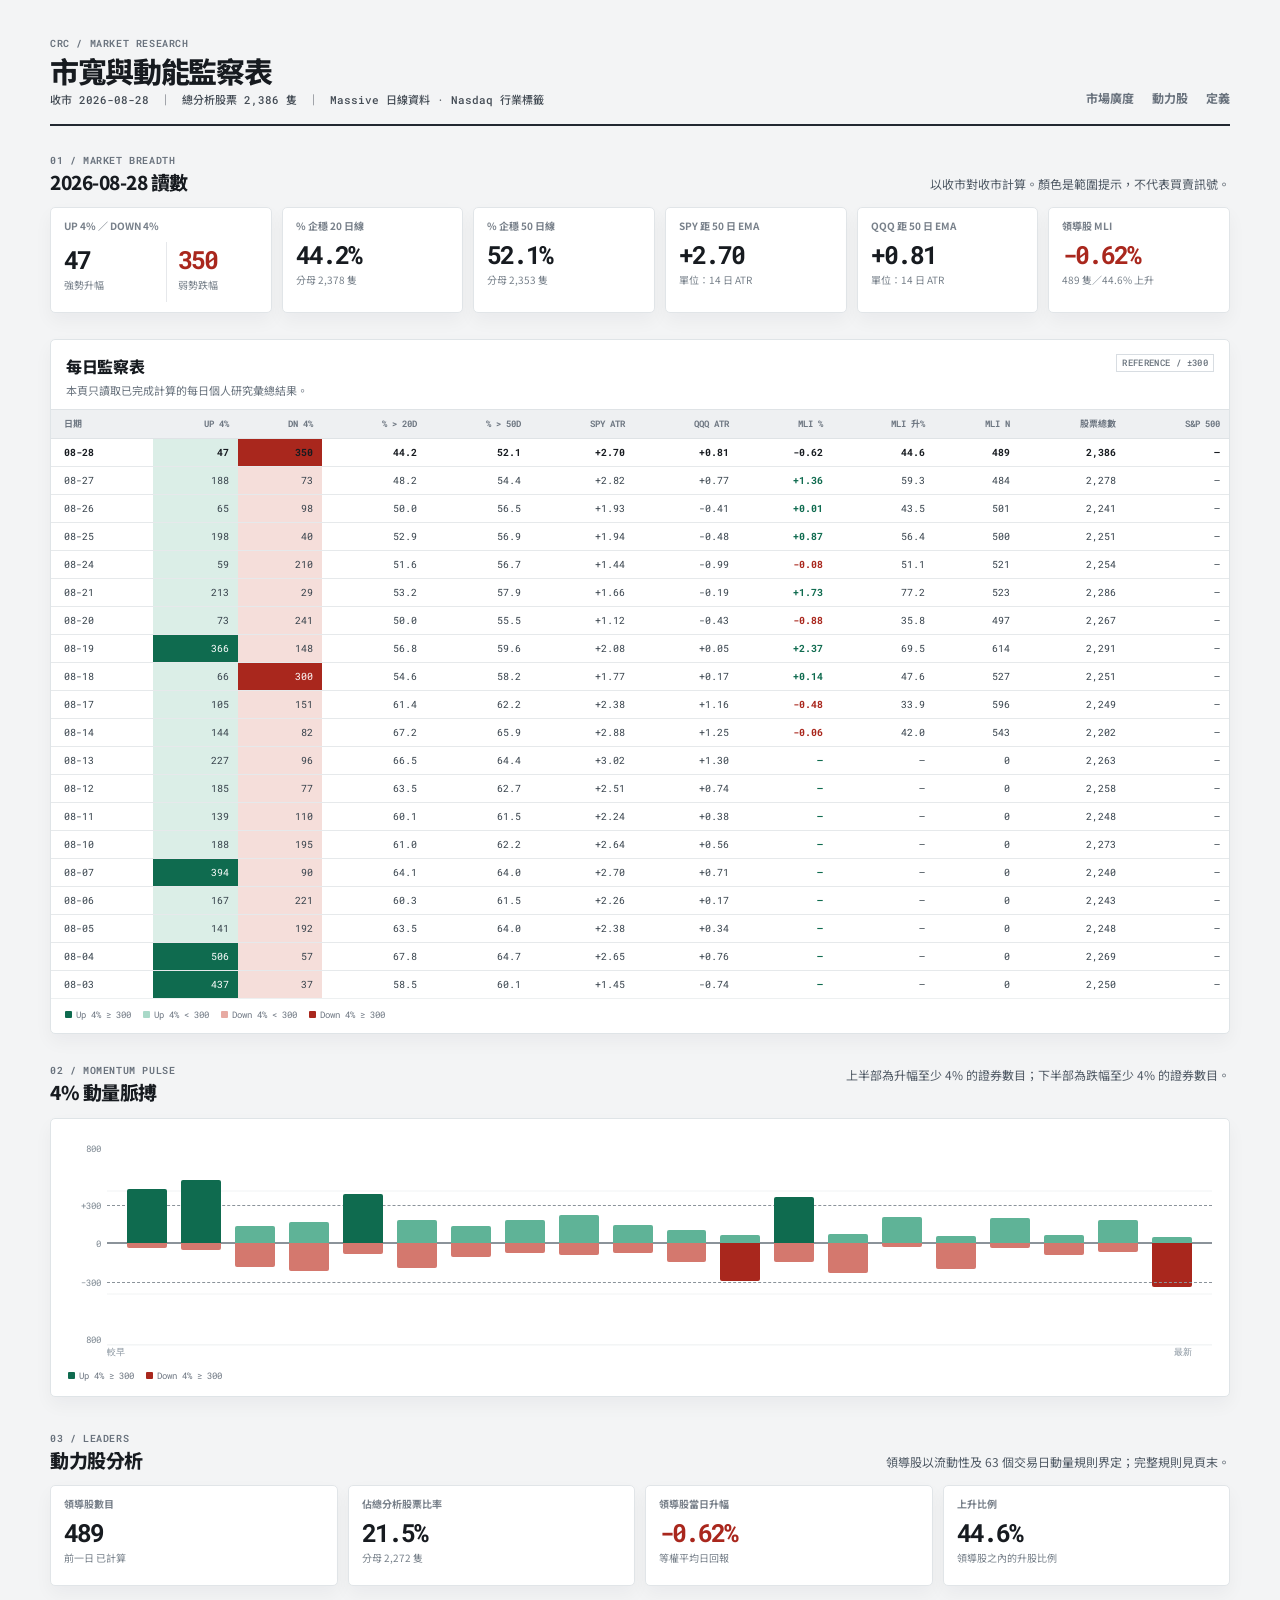
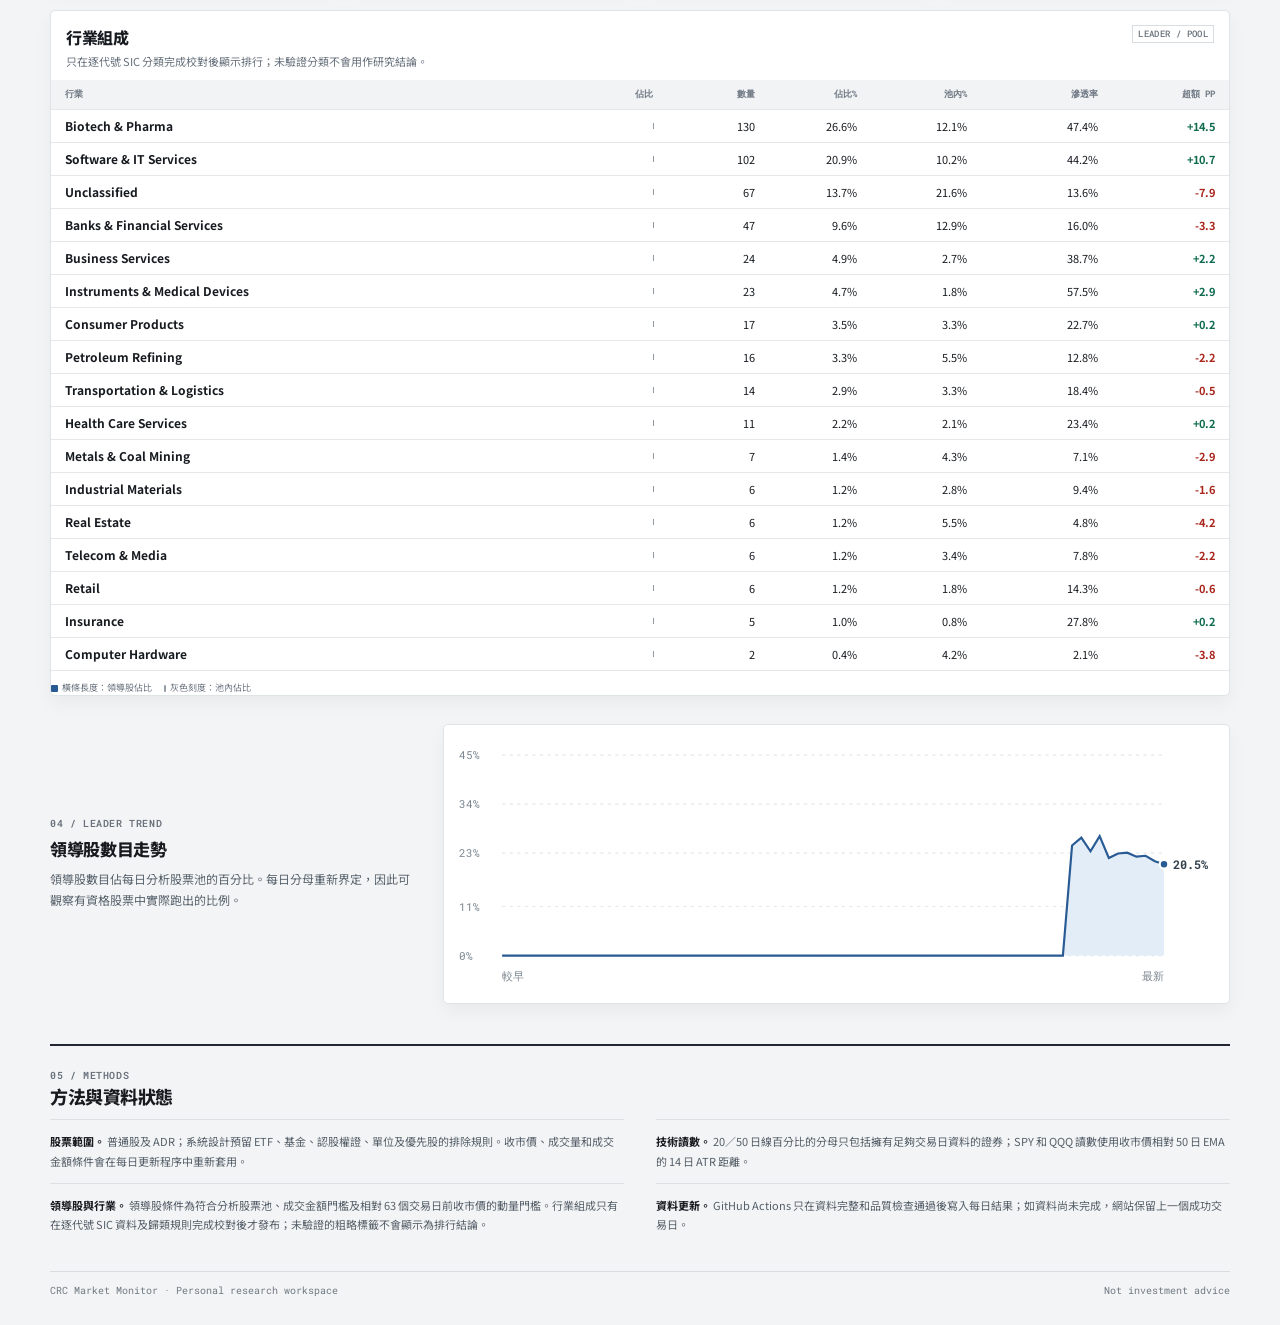
==== commit 31c58f91: "fix: withhold unverified industry ranking" ====
--- a/site/index.html
+++ b/site/index.html
@@ -103,7 +103,7 @@
           <div class="panel-header">
             <div>
               <h3>行業組成</h3>
-              <p>深藍橫條為領導股佔比；灰色刻度為同一行業於分析股票池內的佔比。</p>
+              <p>只在逐代號 SIC 分類完成校對後顯示排行；未驗證分類不會用作研究結論。</p>
             </div>
             <span class="reference-tag">LEADER / POOL</span>
           </div>
@@ -129,7 +129,7 @@
         <div class="methods-grid">
           <p><strong>股票範圍。</strong> 普通股及 ADR；系統設計預留 ETF、基金、認股權證、單位及優先股的排除規則。收市價、成交量和成交金額條件會在每日更新程序中重新套用。</p>
           <p><strong>技術讀數。</strong> 20／50 日線百分比的分母只包括擁有足夠交易日資料的證券；SPY 和 QQQ 讀數使用收市價相對 50 日 EMA 的 14 日 ATR 距離。</p>
-          <p><strong>領導股與行業。</strong> 領導股條件為符合分析股票池、成交金額門檻及相對 63 個交易日前收市價的動量門檻。行業組成以 Nasdaq 公開 screener 的公司行業標籤映射至 CRC 顯示分類；這是研究用分類，不是發行指數或交易標的。</p>
+          <p><strong>領導股與行業。</strong> 領導股條件為符合分析股票池、成交金額門檻及相對 63 個交易日前收市價的動量門檻。行業組成只有在逐代號 SIC 資料及歸類規則完成校對後才發布；未驗證的粗略標籤不會顯示為排行結論。</p>
           <p><strong>資料更新。</strong> GitHub Actions 只在資料完整和品質檢查通過後寫入每日結果；如資料尚未完成，網站保留上一個成功交易日。</p>
         </div>
       </section>
--- a/site/styles.css
+++ b/site/styles.css
@@ -65,7 +65,7 @@
 .pulse-item[data-tooltip]::after { pointer-events:none; position:absolute; z-index:2; left:50%; top:50%; transform:translate(-50%,-50%); display:none; width:max-content; max-width:150px; padding:4px 6px; background:#18212b; color:white; font:500 9px/1.3 "Roboto Mono",monospace; content:attr(data-tooltip); }.pulse-item:hover::after{display:block}
 .chart-axis { display:flex; justify-content:space-between; padding:0 20px 0 39px; color:#84909b; font:9px "Roboto Mono",monospace; }
 .leaders-block { padding-top:36px; }.industry-panel { margin-top:24px; }
-.industry-table { min-width:850px; font-family:"Noto Sans TC",sans-serif; }.industry-panel { overflow-x:auto; }.industry-head,.industry-row { display:grid; grid-template-columns:2.15fr 1.3fr .55fr .55fr .6fr .72fr .64fr; align-items:center; column-gap:10px; padding:7px 14px; border-bottom:1px solid #e4e8ea; font-size:11px; }.industry-head{padding-top:8px;padding-bottom:8px;color:#707985;background:#f1f3f4;font:700 9px "Roboto Mono",monospace}.industry-row>span:not(:first-child){text-align:right}.industry-row strong{font-size:12px}.share-track{position:relative;height:9px;background:#edf0f2;border-radius:1px;overflow:visible}.share-fill{height:100%;background:var(--navy);border-radius:1px}.share-tick{position:absolute;top:-3px;bottom:-3px;width:1px;background:#929ba4}.positive{color:var(--green);font-weight:700}.negative{color:var(--red);font-weight:700}
+.industry-table { min-width:850px; font-family:"Noto Sans TC",sans-serif; }.industry-panel { overflow-x:auto; }.industry-head,.industry-row { display:grid; grid-template-columns:2.15fr 1.3fr .55fr .55fr .6fr .72fr .64fr; align-items:center; column-gap:10px; padding:7px 14px; border-bottom:1px solid #e4e8ea; font-size:11px; }.industry-head{padding-top:8px;padding-bottom:8px;color:#707985;background:#f1f3f4;font:700 9px "Roboto Mono",monospace}.industry-row>span:not(:first-child){text-align:right}.industry-row strong{font-size:12px}.share-track{position:relative;height:9px;background:#edf0f2;border-radius:1px;overflow:visible}.share-fill{height:100%;background:var(--navy);border-radius:1px}.share-tick{position:absolute;top:-3px;bottom:-3px;width:1px;background:#929ba4}.positive{color:var(--green);font-weight:700}.negative{color:var(--red);font-weight:700}.industry-pending{display:flex;flex-direction:column;gap:4px;padding:17px 14px;color:#65717b;font-size:11px;line-height:1.6}.industry-pending strong{color:#283644;font-size:12px}
 .trend-layout { display:grid; grid-template-columns:.72fr 1.55fr; gap:28px; align-items:center; margin-top:28px; }.trend-copy h3{margin:6px 0 8px;font-size:17px}.trend-copy p:last-child{margin:0;color:#59646e;font-size:12px;line-height:1.7}.trend-panel{padding:15px}.trend-panel svg{display:block;width:100%;height:auto}.gridline{stroke:#e4e8eb;stroke-dasharray:3 4}.area{fill:#e3edf8}.trendline{fill:none;stroke:var(--navy);stroke-width:2}.last-dot{fill:var(--navy);stroke:white;stroke-width:2}.svg-label{fill:#7b8690;font:10px "Roboto Mono",monospace}.svg-value{fill:#34414d;font:700 11px "Roboto Mono",monospace}
 .methods-section { margin-top:40px; padding:24px 0 0; border-top:2px solid var(--line-dark); }.methods-title h2 { font-size:18px; }.methods-grid { display:grid; grid-template-columns:repeat(2,1fr); gap:0 32px; margin-top:12px; }.methods-grid p { margin:0; padding:12px 0; border-top:1px solid #dce1e4; color:#555f69; font-size:11px; line-height:1.75; }.methods-grid strong { color:var(--ink); } footer{display:flex;justify-content:space-between;gap:18px;margin-top:25px;padding-top:12px;border-top:1px solid #d9dde0;color:#6f7982;font:10px "Roboto Mono",monospace}
 @media (prefers-reduced-motion:no-preference){.panel,.kpi,.leader-kpi{animation:enter .26s cubic-bezier(.23,1,.32,1) both}.kpi:nth-child(2),.leader-kpi:nth-child(2){animation-delay:.04s}.kpi:nth-child(3),.leader-kpi:nth-child(3){animation-delay:.08s}.kpi:nth-child(4),.leader-kpi:nth-child(4){animation-delay:.12s}@keyframes enter{from{opacity:0;transform:translateY(8px)}to{opacity:1;transform:translateY(0)}}}
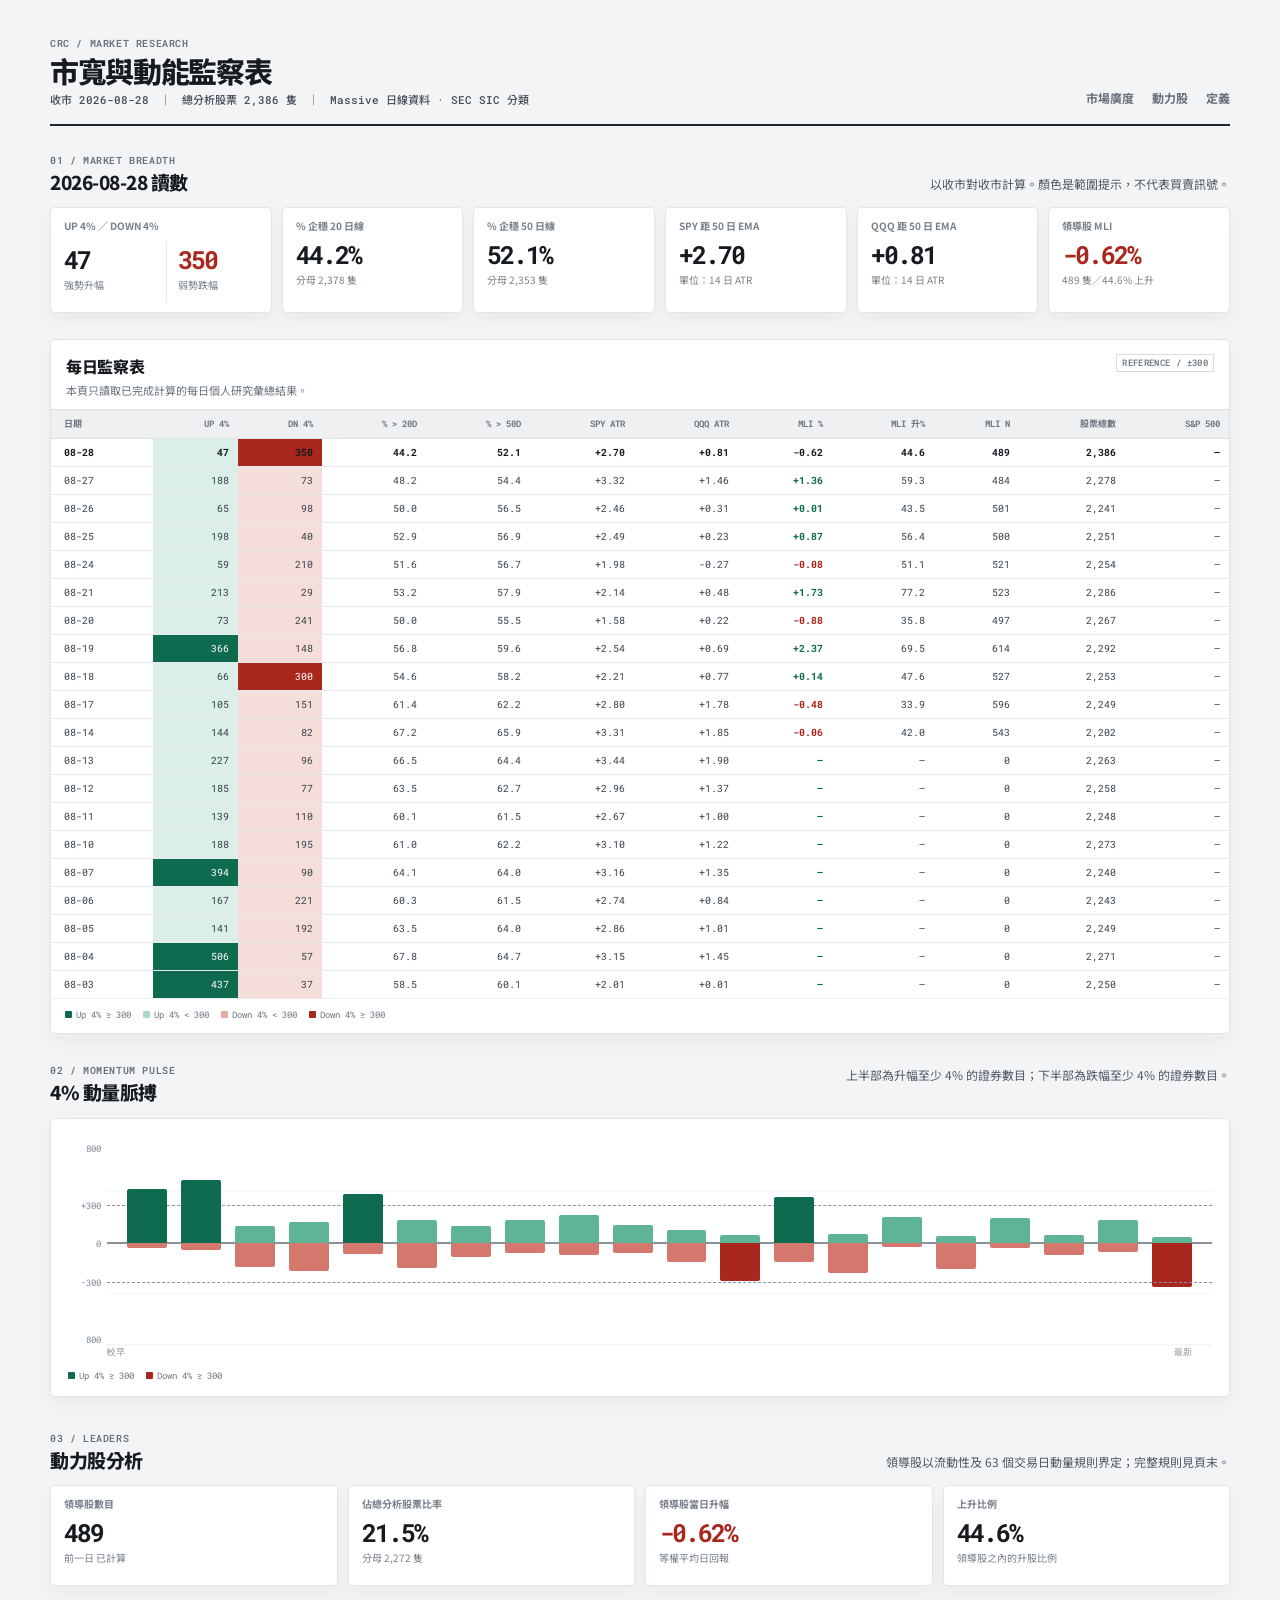
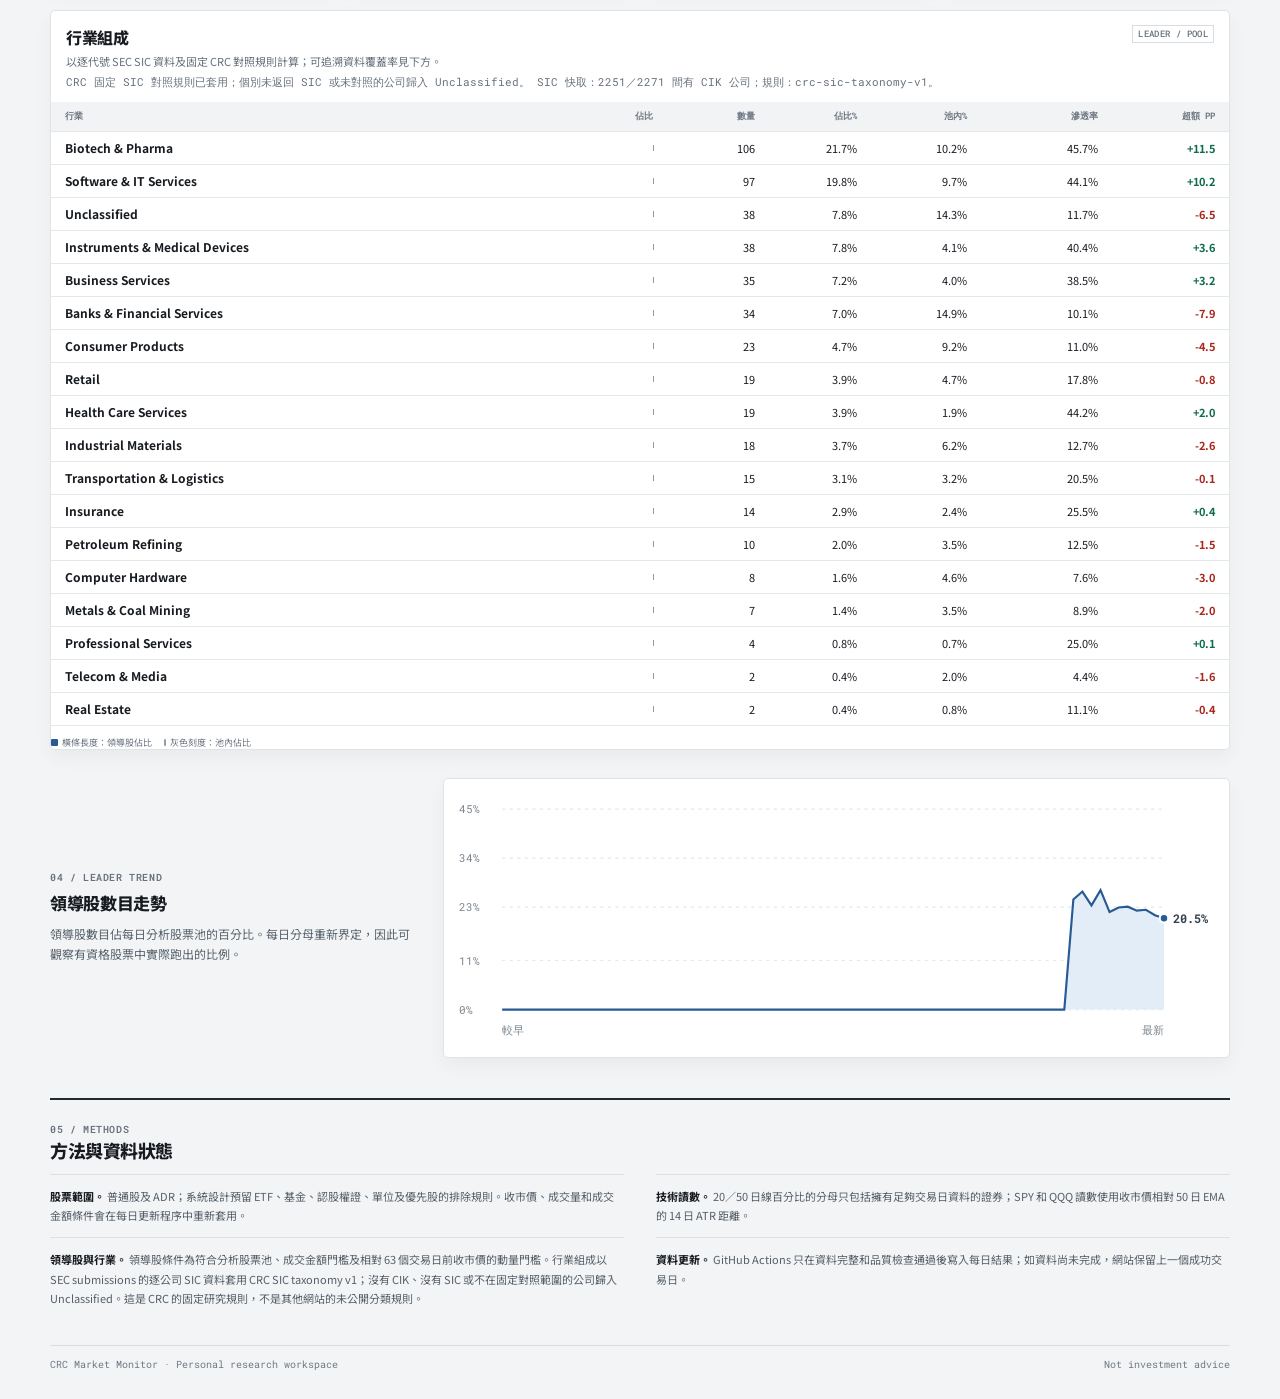
==== commit bf6581c1: "feat: classify industry from cached SEC SIC data" ====
--- a/site/index.html
+++ b/site/index.html
@@ -103,7 +103,8 @@
           <div class="panel-header">
             <div>
               <h3>行業組成</h3>
-              <p>只在逐代號 SIC 分類完成校對後顯示排行；未驗證分類不會用作研究結論。</p>
+              <p>以逐代號 SEC SIC 資料及固定 CRC 對照規則計算；可追溯資料覆蓋率見下方。</p>
+              <p id="industry-source-note" class="industry-source-note">正在載入行業分類狀態…</p>
             </div>
             <span class="reference-tag">LEADER / POOL</span>
           </div>
@@ -129,7 +130,7 @@
         <div class="methods-grid">
           <p><strong>股票範圍。</strong> 普通股及 ADR；系統設計預留 ETF、基金、認股權證、單位及優先股的排除規則。收市價、成交量和成交金額條件會在每日更新程序中重新套用。</p>
           <p><strong>技術讀數。</strong> 20／50 日線百分比的分母只包括擁有足夠交易日資料的證券；SPY 和 QQQ 讀數使用收市價相對 50 日 EMA 的 14 日 ATR 距離。</p>
-          <p><strong>領導股與行業。</strong> 領導股條件為符合分析股票池、成交金額門檻及相對 63 個交易日前收市價的動量門檻。行業組成只有在逐代號 SIC 資料及歸類規則完成校對後才發布；未驗證的粗略標籤不會顯示為排行結論。</p>
+          <p><strong>領導股與行業。</strong> 領導股條件為符合分析股票池、成交金額門檻及相對 63 個交易日前收市價的動量門檻。行業組成以 SEC submissions 的逐公司 SIC 資料套用 CRC SIC taxonomy v1；沒有 CIK、沒有 SIC 或不在固定對照範圍的公司歸入 Unclassified。這是 CRC 的固定研究規則，不是其他網站的未公開分類規則。</p>
           <p><strong>資料更新。</strong> GitHub Actions 只在資料完整和品質檢查通過後寫入每日結果；如資料尚未完成，網站保留上一個成功交易日。</p>
         </div>
       </section>
--- a/site/styles.css
+++ b/site/styles.css
@@ -65,7 +65,7 @@
 .pulse-item[data-tooltip]::after { pointer-events:none; position:absolute; z-index:2; left:50%; top:50%; transform:translate(-50%,-50%); display:none; width:max-content; max-width:150px; padding:4px 6px; background:#18212b; color:white; font:500 9px/1.3 "Roboto Mono",monospace; content:attr(data-tooltip); }.pulse-item:hover::after{display:block}
 .chart-axis { display:flex; justify-content:space-between; padding:0 20px 0 39px; color:#84909b; font:9px "Roboto Mono",monospace; }
 .leaders-block { padding-top:36px; }.industry-panel { margin-top:24px; }
-.industry-table { min-width:850px; font-family:"Noto Sans TC",sans-serif; }.industry-panel { overflow-x:auto; }.industry-head,.industry-row { display:grid; grid-template-columns:2.15fr 1.3fr .55fr .55fr .6fr .72fr .64fr; align-items:center; column-gap:10px; padding:7px 14px; border-bottom:1px solid #e4e8ea; font-size:11px; }.industry-head{padding-top:8px;padding-bottom:8px;color:#707985;background:#f1f3f4;font:700 9px "Roboto Mono",monospace}.industry-row>span:not(:first-child){text-align:right}.industry-row strong{font-size:12px}.share-track{position:relative;height:9px;background:#edf0f2;border-radius:1px;overflow:visible}.share-fill{height:100%;background:var(--navy);border-radius:1px}.share-tick{position:absolute;top:-3px;bottom:-3px;width:1px;background:#929ba4}.positive{color:var(--green);font-weight:700}.negative{color:var(--red);font-weight:700}.industry-pending{display:flex;flex-direction:column;gap:4px;padding:17px 14px;color:#65717b;font-size:11px;line-height:1.6}.industry-pending strong{color:#283644;font-size:12px}
+.industry-table { min-width:850px; font-family:"Noto Sans TC",sans-serif; }.industry-panel { overflow-x:auto; }.industry-head,.industry-row { display:grid; grid-template-columns:2.15fr 1.3fr .55fr .55fr .6fr .72fr .64fr; align-items:center; column-gap:10px; padding:7px 14px; border-bottom:1px solid #e4e8ea; font-size:11px; }.industry-head{padding-top:8px;padding-bottom:8px;color:#707985;background:#f1f3f4;font:700 9px "Roboto Mono",monospace}.industry-row>span:not(:first-child){text-align:right}.industry-row strong{font-size:12px}.share-track{position:relative;height:9px;background:#edf0f2;border-radius:1px;overflow:visible}.share-fill{height:100%;background:var(--navy);border-radius:1px}.share-tick{position:absolute;top:-3px;bottom:-3px;width:1px;background:#929ba4}.positive{color:var(--green);font-weight:700}.negative{color:var(--red);font-weight:700}.industry-pending{display:flex;flex-direction:column;gap:4px;padding:17px 14px;color:#65717b;font-size:11px;line-height:1.6}.industry-pending strong{color:#283644;font-size:12px}.industry-source-note{margin-top:5px!important;color:#56636e;font:10px/1.5 "Roboto Mono",monospace}
 .trend-layout { display:grid; grid-template-columns:.72fr 1.55fr; gap:28px; align-items:center; margin-top:28px; }.trend-copy h3{margin:6px 0 8px;font-size:17px}.trend-copy p:last-child{margin:0;color:#59646e;font-size:12px;line-height:1.7}.trend-panel{padding:15px}.trend-panel svg{display:block;width:100%;height:auto}.gridline{stroke:#e4e8eb;stroke-dasharray:3 4}.area{fill:#e3edf8}.trendline{fill:none;stroke:var(--navy);stroke-width:2}.last-dot{fill:var(--navy);stroke:white;stroke-width:2}.svg-label{fill:#7b8690;font:10px "Roboto Mono",monospace}.svg-value{fill:#34414d;font:700 11px "Roboto Mono",monospace}
 .methods-section { margin-top:40px; padding:24px 0 0; border-top:2px solid var(--line-dark); }.methods-title h2 { font-size:18px; }.methods-grid { display:grid; grid-template-columns:repeat(2,1fr); gap:0 32px; margin-top:12px; }.methods-grid p { margin:0; padding:12px 0; border-top:1px solid #dce1e4; color:#555f69; font-size:11px; line-height:1.75; }.methods-grid strong { color:var(--ink); } footer{display:flex;justify-content:space-between;gap:18px;margin-top:25px;padding-top:12px;border-top:1px solid #d9dde0;color:#6f7982;font:10px "Roboto Mono",monospace}
 @media (prefers-reduced-motion:no-preference){.panel,.kpi,.leader-kpi{animation:enter .26s cubic-bezier(.23,1,.32,1) both}.kpi:nth-child(2),.leader-kpi:nth-child(2){animation-delay:.04s}.kpi:nth-child(3),.leader-kpi:nth-child(3){animation-delay:.08s}.kpi:nth-child(4),.leader-kpi:nth-child(4){animation-delay:.12s}@keyframes enter{from{opacity:0;transform:translateY(8px)}to{opacity:1;transform:translateY(0)}}}
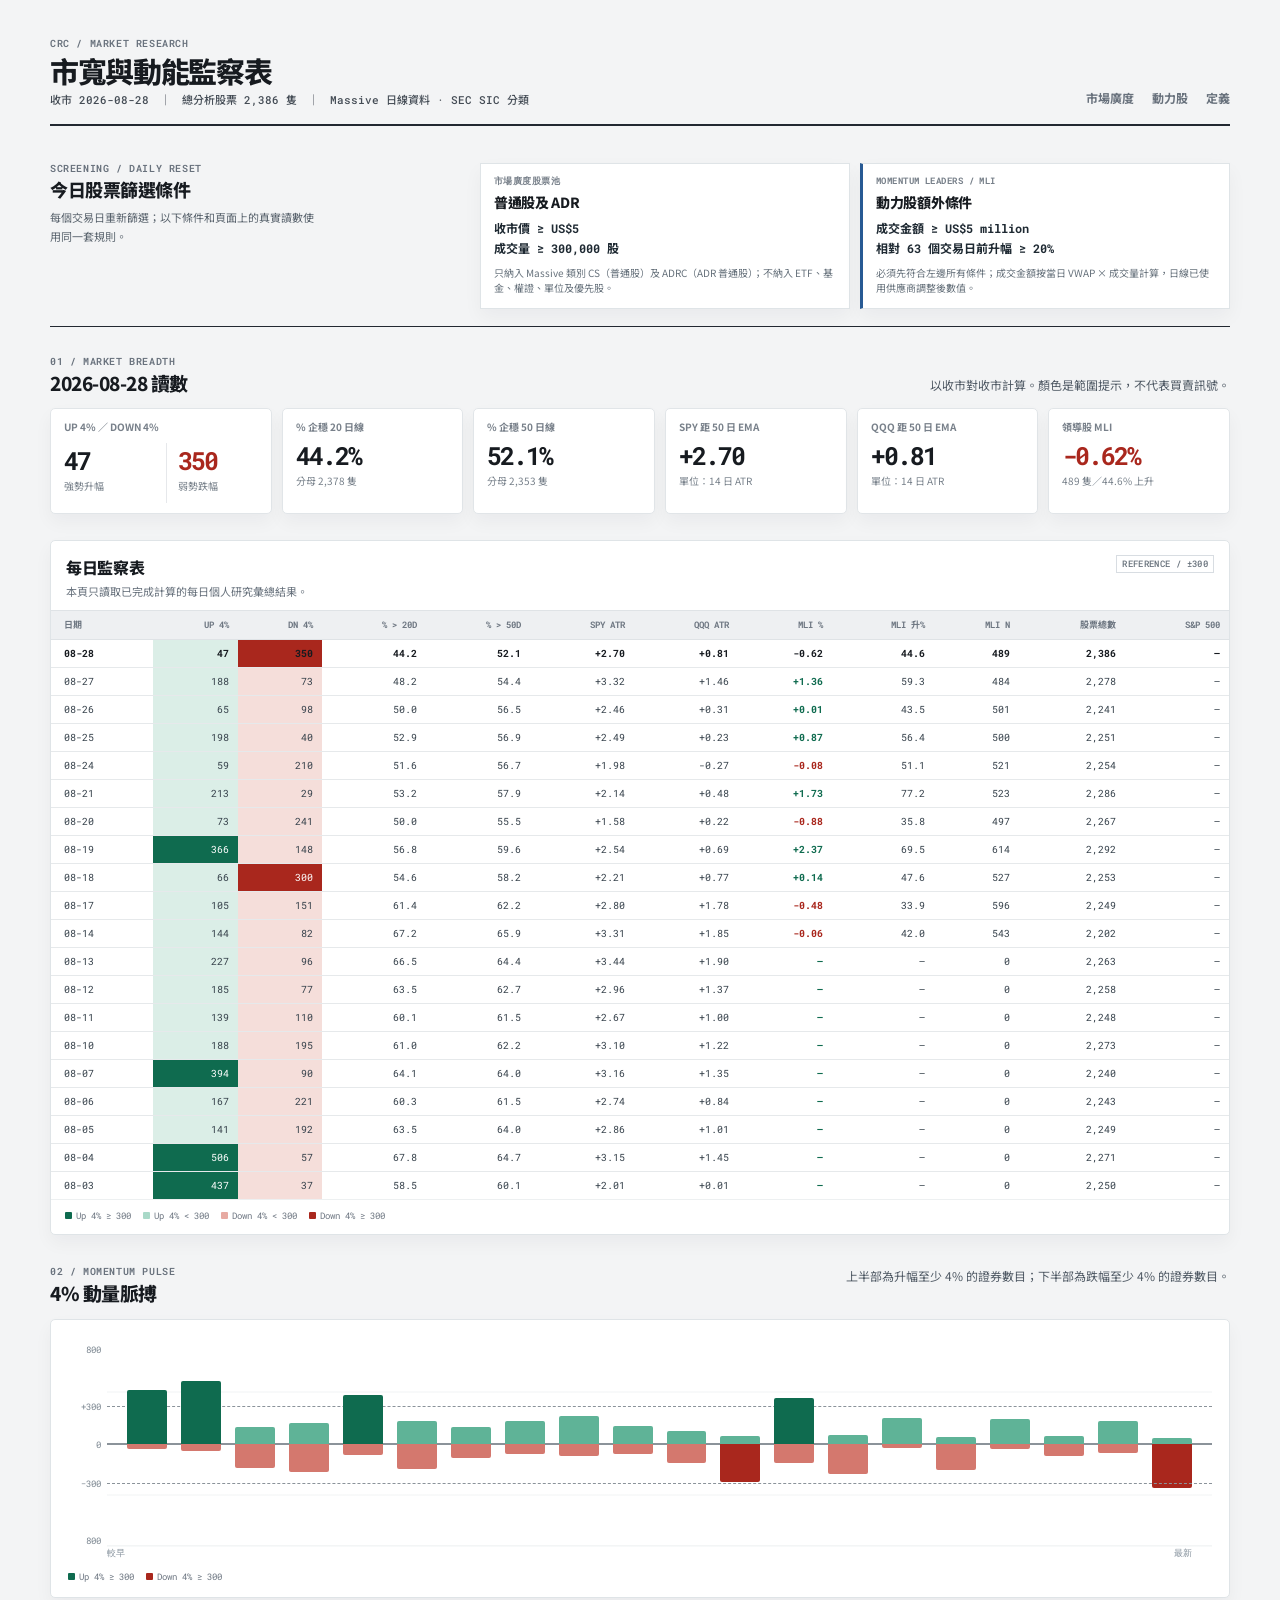
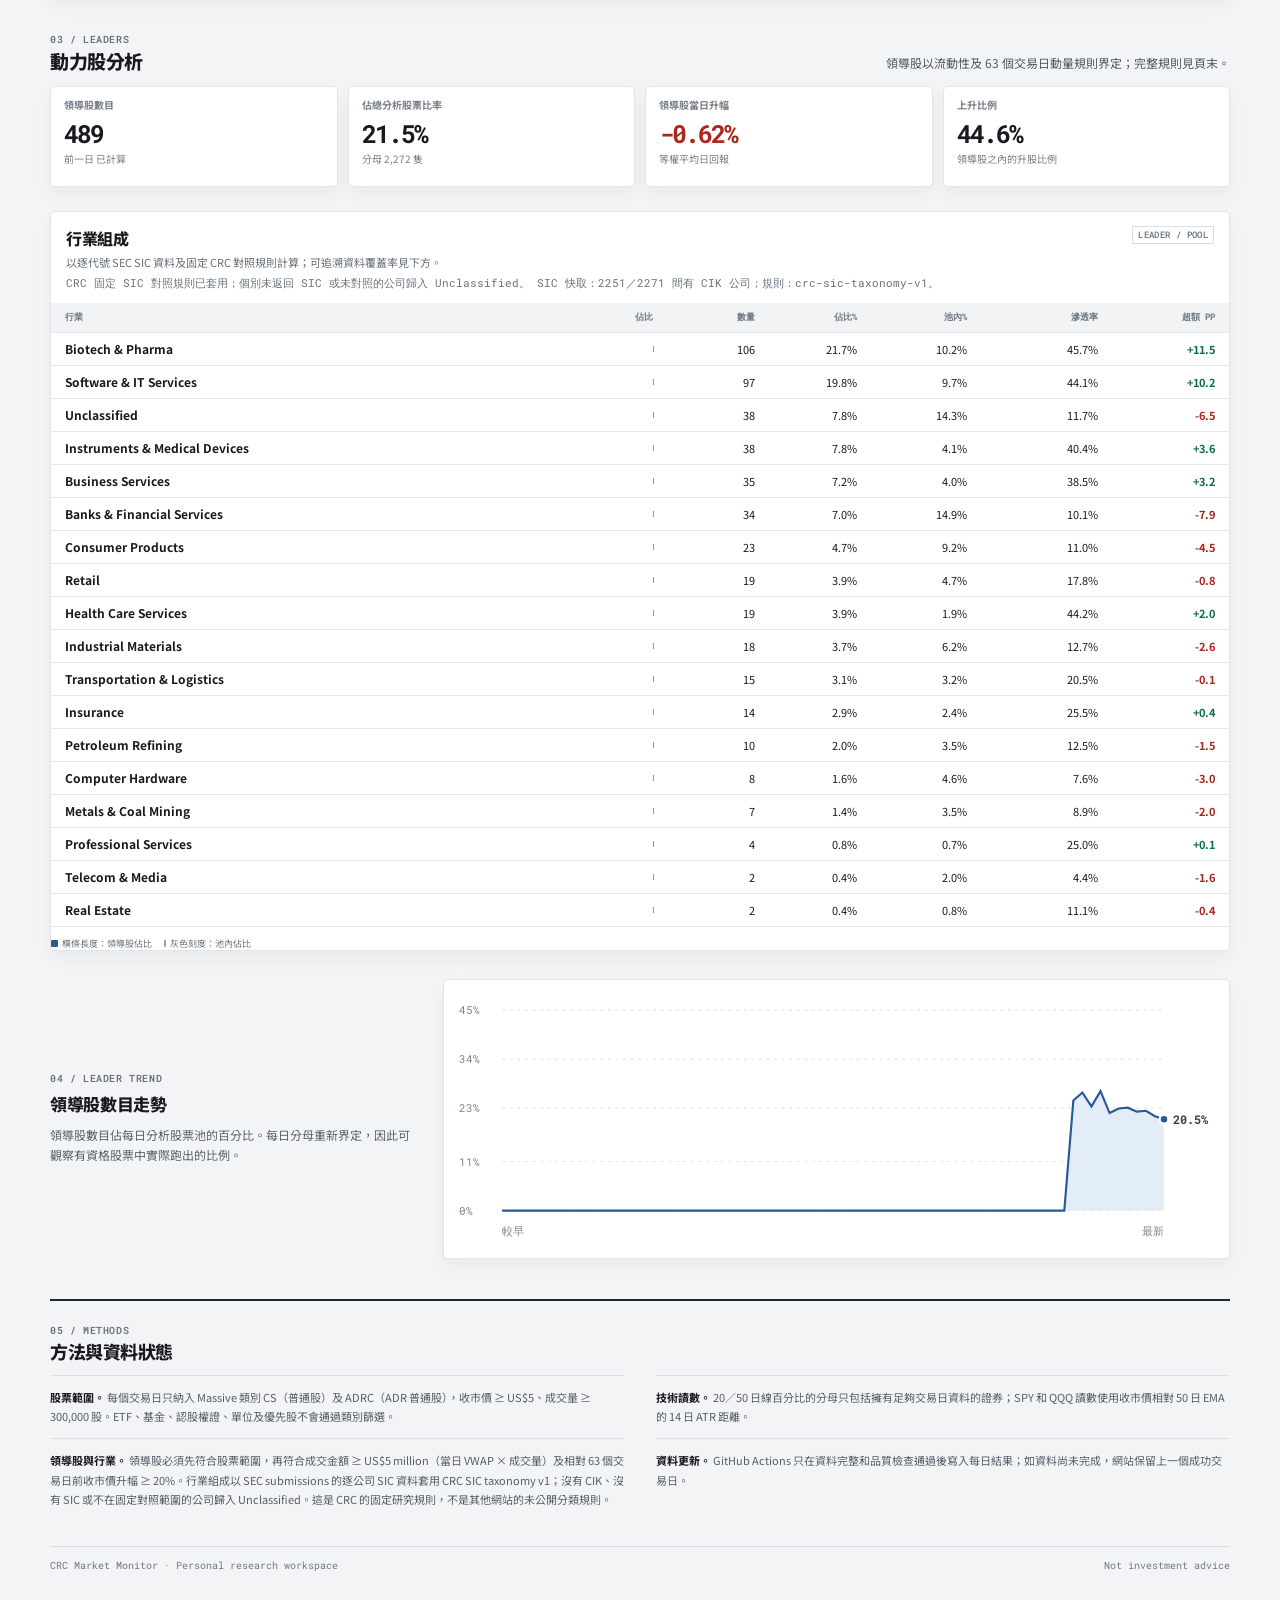
==== commit ea14a003: "feat: show screening rules on dashboard" ====
--- a/site/index.html
+++ b/site/index.html
@@ -31,6 +31,28 @@
       </header>
 
       <section id="data-status" class="data-status" aria-live="polite"></section>
+
+      <section class="screening-summary" aria-labelledby="screening-title">
+        <div class="screening-heading">
+          <p class="section-index">SCREENING / DAILY RESET</p>
+          <h2 id="screening-title">今日股票篩選條件</h2>
+          <p>每個交易日重新篩選；以下條件和頁面上的真實讀數使用同一套規則。</p>
+        </div>
+        <div class="screening-grid">
+          <article class="screen-rule">
+            <p class="rule-label">市場廣度股票池</p>
+            <h3>普通股及 ADR</h3>
+            <p><b>收市價 ≥ US$5</b><br /><b>成交量 ≥ 300,000 股</b></p>
+            <small>只納入 Massive 類別 CS（普通股）及 ADRC（ADR 普通股）；不納入 ETF、基金、權證、單位及優先股。</small>
+          </article>
+          <article class="screen-rule featured-rule">
+            <p class="rule-label">MOMENTUM LEADERS / MLI</p>
+            <h3>動力股額外條件</h3>
+            <p><b>成交金額 ≥ US$5 million</b><br /><b>相對 63 個交易日前升幅 ≥ 20%</b></p>
+            <small>必須先符合左邊所有條件；成交金額按當日 VWAP × 成交量計算，日線已使用供應商調整後數值。</small>
+          </article>
+        </div>
+      </section>
 
       <section id="breadth" class="section-block">
         <div class="section-heading">
@@ -128,9 +150,9 @@
       <section id="methods" class="methods-section">
         <div class="methods-title"><p class="section-index">05 / METHODS</p><h2>方法與資料狀態</h2></div>
         <div class="methods-grid">
-          <p><strong>股票範圍。</strong> 普通股及 ADR；系統設計預留 ETF、基金、認股權證、單位及優先股的排除規則。收市價、成交量和成交金額條件會在每日更新程序中重新套用。</p>
+          <p><strong>股票範圍。</strong> 每個交易日只納入 Massive 類別 CS（普通股）及 ADRC（ADR 普通股），收市價 ≥ US$5、成交量 ≥ 300,000 股。ETF、基金、認股權證、單位及優先股不會通過類別篩選。</p>
           <p><strong>技術讀數。</strong> 20／50 日線百分比的分母只包括擁有足夠交易日資料的證券；SPY 和 QQQ 讀數使用收市價相對 50 日 EMA 的 14 日 ATR 距離。</p>
-          <p><strong>領導股與行業。</strong> 領導股條件為符合分析股票池、成交金額門檻及相對 63 個交易日前收市價的動量門檻。行業組成以 SEC submissions 的逐公司 SIC 資料套用 CRC SIC taxonomy v1；沒有 CIK、沒有 SIC 或不在固定對照範圍的公司歸入 Unclassified。這是 CRC 的固定研究規則，不是其他網站的未公開分類規則。</p>
+          <p><strong>領導股與行業。</strong> 領導股必須先符合股票範圍，再符合成交金額 ≥ US$5 million（當日 VWAP × 成交量）及相對 63 個交易日前收市價升幅 ≥ 20%。行業組成以 SEC submissions 的逐公司 SIC 資料套用 CRC SIC taxonomy v1；沒有 CIK、沒有 SIC 或不在固定對照範圍的公司歸入 Unclassified。這是 CRC 的固定研究規則，不是其他網站的未公開分類規則。</p>
           <p><strong>資料更新。</strong> GitHub Actions 只在資料完整和品質檢查通過後寫入每日結果；如資料尚未完成，網站保留上一個成功交易日。</p>
         </div>
       </section>
--- a/site/styles.css
+++ b/site/styles.css
@@ -20,6 +20,10 @@
 nav a:hover,nav a:focus-visible { color:var(--ink); text-decoration:underline; text-underline-offset:4px; }
 .data-status { display:none; margin:16px 0 0; border-left:3px solid var(--navy); background:#edf3f9; padding:9px 12px; color:#29445e; font-size:12px; }
 .data-status.visible { display:block; }
+.screening-summary { display:grid; grid-template-columns:.7fr 1.3fr; gap:26px; margin-top:22px; padding:15px 0 17px; border-bottom:1px solid var(--line-dark); }
+.screening-heading h2 { font-size:18px; }.screening-heading>p:last-child { max-width:270px; margin:8px 0 0; color:#59636d; font-size:11px; line-height:1.7; }
+.screening-grid { display:grid; grid-template-columns:1fr 1fr; gap:10px; }.screen-rule { min-height:134px; border:1px solid #dfe4e7; background:var(--paper); padding:12px 13px; box-shadow:var(--shadow); }.screen-rule.featured-rule { border-left:3px solid var(--navy); }
+.rule-label { margin:0 0 6px; color:#78808a; font:700 9px/1.2 "Roboto Mono",monospace; letter-spacing:.05em; }.screen-rule h3 { font-size:14px; }.screen-rule>p:not(.rule-label) { margin:6px 0 7px; color:#1f2a33; font:600 12px/1.65 "Roboto Mono","Noto Sans TC",monospace; }.screen-rule small { display:block; color:#66717b; font-size:10px; line-height:1.48; }
 .section-block { padding-top:29px; }
 .section-heading { display:flex; justify-content:space-between; align-items:flex-end; gap:24px; margin-bottom:14px; }
 .section-heading.compact { align-items:start; }
@@ -69,5 +73,5 @@
 .trend-layout { display:grid; grid-template-columns:.72fr 1.55fr; gap:28px; align-items:center; margin-top:28px; }.trend-copy h3{margin:6px 0 8px;font-size:17px}.trend-copy p:last-child{margin:0;color:#59646e;font-size:12px;line-height:1.7}.trend-panel{padding:15px}.trend-panel svg{display:block;width:100%;height:auto}.gridline{stroke:#e4e8eb;stroke-dasharray:3 4}.area{fill:#e3edf8}.trendline{fill:none;stroke:var(--navy);stroke-width:2}.last-dot{fill:var(--navy);stroke:white;stroke-width:2}.svg-label{fill:#7b8690;font:10px "Roboto Mono",monospace}.svg-value{fill:#34414d;font:700 11px "Roboto Mono",monospace}
 .methods-section { margin-top:40px; padding:24px 0 0; border-top:2px solid var(--line-dark); }.methods-title h2 { font-size:18px; }.methods-grid { display:grid; grid-template-columns:repeat(2,1fr); gap:0 32px; margin-top:12px; }.methods-grid p { margin:0; padding:12px 0; border-top:1px solid #dce1e4; color:#555f69; font-size:11px; line-height:1.75; }.methods-grid strong { color:var(--ink); } footer{display:flex;justify-content:space-between;gap:18px;margin-top:25px;padding-top:12px;border-top:1px solid #d9dde0;color:#6f7982;font:10px "Roboto Mono",monospace}
 @media (prefers-reduced-motion:no-preference){.panel,.kpi,.leader-kpi{animation:enter .26s cubic-bezier(.23,1,.32,1) both}.kpi:nth-child(2),.leader-kpi:nth-child(2){animation-delay:.04s}.kpi:nth-child(3),.leader-kpi:nth-child(3){animation-delay:.08s}.kpi:nth-child(4),.leader-kpi:nth-child(4){animation-delay:.12s}@keyframes enter{from{opacity:0;transform:translateY(8px)}to{opacity:1;transform:translateY(0)}}}
-@media (max-width:900px){.shell{width:min(100% - 28px,1180px);padding-top:24px}.kpi-grid{grid-template-columns:repeat(3,1fr)}.kpi:first-child{grid-column:span 1}.leader-kpi-grid{grid-template-columns:repeat(2,1fr)}.trend-layout{grid-template-columns:1fr;gap:15px}.section-heading{align-items:start;flex-direction:column;gap:7px}.section-note{max-width:none}.masthead{align-items:start;flex-direction:column;gap:12px}nav{padding-bottom:0}}
-@media (max-width:560px){body{font-size:13px}.shell{width:min(100% - 22px,1180px)}h1{font-size:25px}.kpi-grid{grid-template-columns:repeat(2,1fr);gap:7px}.kpi:first-child{grid-column:span 2}.kpi,.leader-kpi{min-height:83px;padding:10px}.metric-value{font-size:21px}.leader-kpi-grid{gap:7px}.methods-grid{grid-template-columns:1fr}.panel-header{padding:12px}.pulse-frame{padding-left:30px}.pulse-y-axis{width:26px;font-size:8px}.pulse-chart{height:172px;padding-left:8px;padding-right:8px}.chart-axis{padding-left:30px;padding-right:9px}.pulse-item{min-width:5px}.section-block{padding-top:24px}footer{font-size:9px;flex-direction:column;gap:4px}}
+@media (max-width:900px){.shell{width:min(100% - 28px,1180px);padding-top:24px}.screening-summary{grid-template-columns:1fr;gap:12px}.screening-heading>p:last-child{max-width:none}.kpi-grid{grid-template-columns:repeat(3,1fr)}.kpi:first-child{grid-column:span 1}.leader-kpi-grid{grid-template-columns:repeat(2,1fr)}.trend-layout{grid-template-columns:1fr;gap:15px}.section-heading{align-items:start;flex-direction:column;gap:7px}.section-note{max-width:none}.masthead{align-items:start;flex-direction:column;gap:12px}nav{padding-bottom:0}}
+@media (max-width:560px){body{font-size:13px}.shell{width:min(100% - 22px,1180px)}h1{font-size:25px}.screening-grid{grid-template-columns:1fr}.screen-rule{min-height:0}.kpi-grid{grid-template-columns:repeat(2,1fr);gap:7px}.kpi:first-child{grid-column:span 2}.kpi,.leader-kpi{min-height:83px;padding:10px}.metric-value{font-size:21px}.leader-kpi-grid{gap:7px}.methods-grid{grid-template-columns:1fr}.panel-header{padding:12px}.pulse-frame{padding-left:30px}.pulse-y-axis{width:26px;font-size:8px}.pulse-chart{height:172px;padding-left:8px;padding-right:8px}.chart-axis{padding-left:30px;padding-right:9px}.pulse-item{min-width:5px}.section-block{padding-top:24px}footer{font-size:9px;flex-direction:column;gap:4px}}
